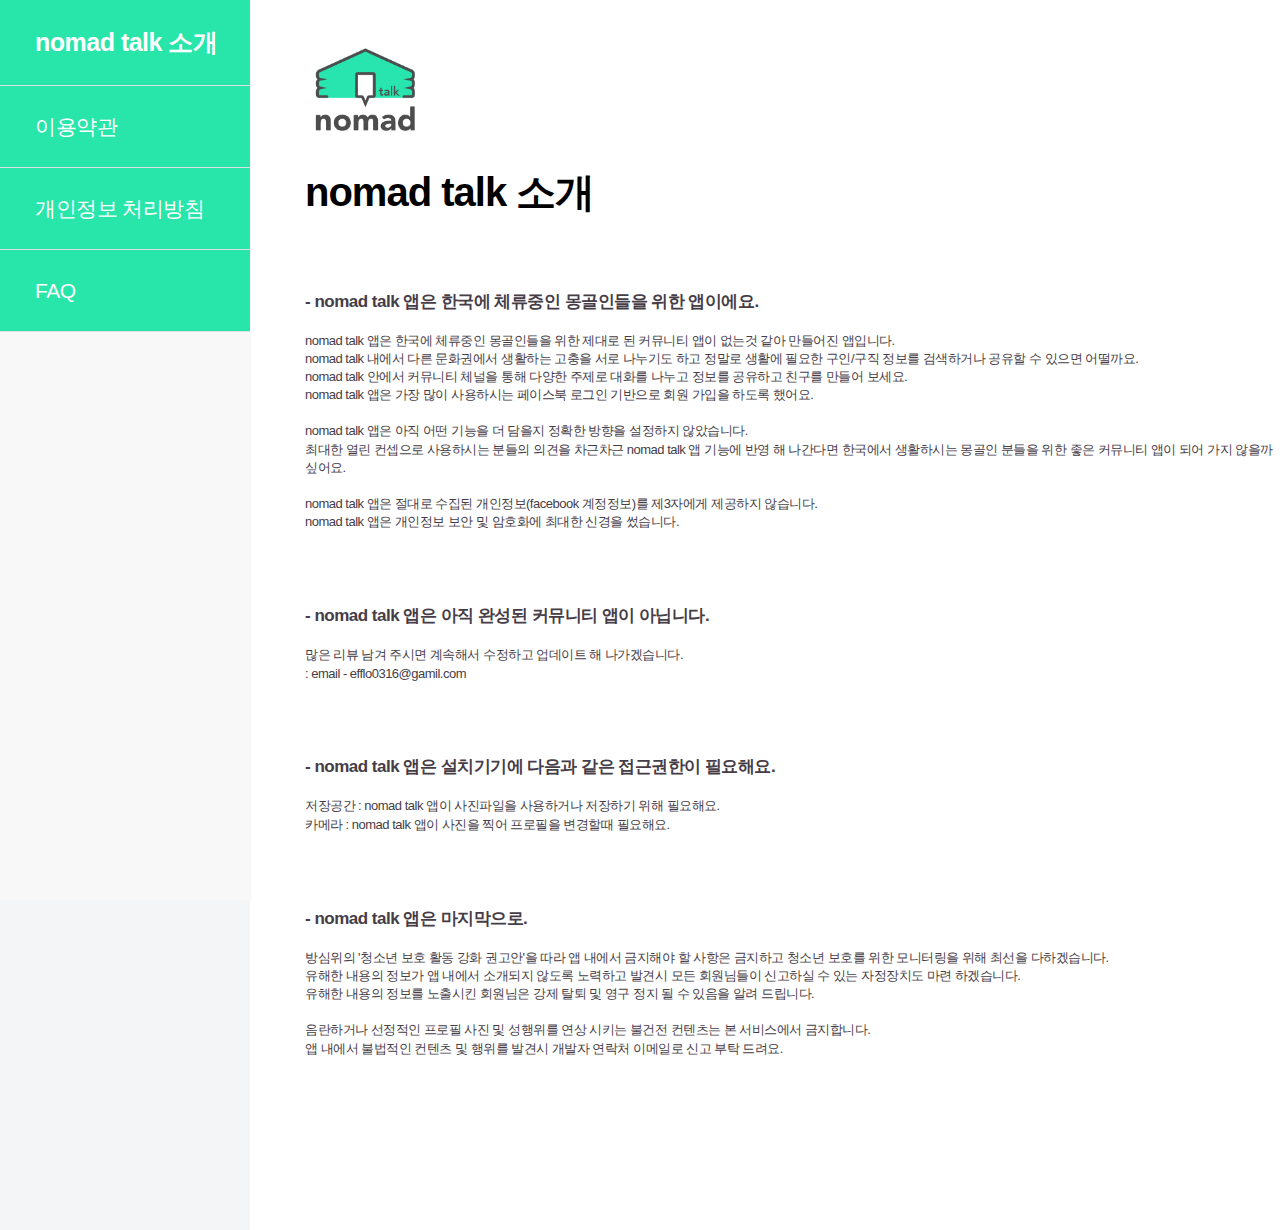
==== index.html @ 25445eff "Add files via upload" ====
<!DOCTYPE HTML>
<html lang="ko-KR">

<head>
    <meta charset="UTF-8">
    <meta name="viewport" content="width=device-width, user-scalable=no">
    <title>nomad talk</title>
	<link rel="icon" type="image/png" sizes="96x96" href="./images/ic_noti.png">
    <link rel="stylesheet" href="./css/nanumsquareround.min.css">
    <link rel="stylesheet" href="./css/common.css">
    <link rel="stylesheet" href="./css/animate.min.css">

	<link type="text/css" rel="stylesheet" href="./css/all.css"/>
	<link type="text/css" rel="stylesheet" href="./css/jquery-ui.theme.css"/>
	<link type="text/css" rel="stylesheet" href="./css/jquery-ui.css"/>
	<link type="text/css" rel="stylesheet" href="./css/jquery-ui.structure.css"/>

	<script type="text/javascript">
		function goMenu(src) {
            location.href = src;
        }
	</script>
</head>

<body>

<div id="container">
	<div class="container_box">

		<div id="nav">
			<div class="menuarea">
				<div id="cssmenu">
					<ul>
						<li class="has-sub" data-url="dashboard">
							<a href="javascript:goMenu('./html/content.html');">
								<span style="color:#ffffff;font-weight:bold;font-size:25px;">nomad talk 소개</span>
							</a>
							<ul>
								<li data-url="./html/index.html">
									<a href="javascript:goMenu('./html/content.html');" class="sub_">
										<span>사업소개</span>
									</a>
								</li>
							</ul>
						</li>
						<li class="has-sub" data-url="bbs">
							<a href="javascript:goMenu('./html/terms.html');">
								<span style="color:#ffffff;font-size:21px;">이용약관</span>
							</a>
							<ul>
								<li data-url="/cover/detail">
									<a href="javascript:goMenu('./html/terms.html');" class="sub_">
										<span>이용약관</span>
									</a>
								</li>
							</ul>
						</li>
						<li class="has-sub" data-url="bbs">
							<a href="javascript:goMenu('./html/priv.html');">
								<span style="color:#ffffff;font-size:21px;">개인정보 처리방침</span>
							</a>
							<ul>
								<li data-url="/cover/detail">
									<a href="javascript:goMenu('./html/priv.html');" class="sub_">
										<span>개인정보 처리방침</span>
									</a>
								</li>
							</ul>
						</li>
						<li class="has-sub" data-url="bbs">
							<a href="javascript:goMenu('./html/faq.html');">
								<span style="color:#ffffff;font-size:21px;">FAQ</span>
							</a>
							<ul>
								<li data-url="/cover/detail">
									<a href="javascript:goMenu('./html/faq.html');" class="sub_">
										<span>FAQ</span>
									</a>
								</li>
							</ul>
						</li>
					</ul>
				</div>
			</div>
		</div>

		<div class="content">
			<div class="contentarea">
				<div class="dashboard_page">
					
					<h2 class="main_tit" style="color:#000000;">
					<img src="./images/ic_noti.png" width="120"/><br>
					nomad talk 소개
					</h2>
					<div class="main_inner">
						<div class="tab_cont tab_cont_01">
							<section>
								


<br><br><br>
<span style="font-size:17px;font-weight:bold;">- nomad talk 앱은 한국에 체류중인 몽골인들을 위한 앱이에요.</span><br>
<br>
nomad talk 앱은 한국에 체류중인 몽골인들을 위한 제대로 된 커뮤니티 앱이 없는것 같아 만들어진 앱입니다.<br>
nomad talk 내에서 다른 문화권에서 생활하는 고충을 서로 나누기도 하고 정말로 생활에 필요한 구인/구직 정보를 검색하거나 공유할 수 있으면 어떨까요.<br>
nomad talk 안에서 커뮤니티 체널을 통해 다양한 주제로 대화를 나누고 정보를 공유하고 친구를 만들어 보세요.
<br>
nomad talk 앱은 가장 많이 사용하시는 페이스북 로그인 기반으로 회원 가입을 하도록 했어요.<br>
<br>
nomad talk 앱은 아직 어떤 기능을 더 담을지 정확한 방향을 설정하지 않았습니다.<br>
최대한 열린 컨셉으로 사용하시는 분들의 의견을 차근차근 nomad talk 앱 기능에 반영 해 나간다면 한국에서 생활하시는 몽골인 분들을 위한 좋은 커뮤니티 앱이 되어 가지 않을까 싶어요.<br>
<br>
nomad talk 앱은 절대로 수집된 개인정보(facebook 계정정보)를 제3자에게 제공하지 않습니다.<br>
nomad talk 앱은 개인정보 보안 및 암호화에 최대한 신경을 썼습니다.<br>
<br>
<br>
<br>
<br>
<span style="font-size:17px;font-weight:bold;">- nomad talk 앱은 아직 완성된 커뮤니티 앱이 아닙니다.</span><br>
<br>
많은 리뷰 남겨 주시면 계속해서 수정하고 업데이트 해 나가겠습니다.<br>
: email - efflo0316@gamil.com<br>
<br>
<br>
<br>
<br>
<span style="font-size:17px;font-weight:bold;">- nomad talk 앱은 설치기기에 다음과 같은 접근권한이 필요해요.</span><br>
<br>
저장공간 : nomad talk 앱이 사진파일을 사용하거나 저장하기 위해 필요해요.<br>
카메라 : nomad talk 앱이 사진을 찍어 프로필을 변경할때 필요해요.<br>
<br>
<br>
<br>
<br>
<span style="font-size:17px;font-weight:bold;">- nomad talk 앱은 마지막으로.</span><br>
<br>
방심위의 '청소년 보호 활동 강화 권고안'을 따라 앱 내에서 금지해야 할 사항은 금지하고 청소년 보호를 위한 모니터링을 위해 최선을 다하겠습니다.<br>
유해한 내용의 정보가 앱 내에서 소개되지 않도록 노력하고 발견시 모든 회원님들이 신고하실 수 있는 자정장치도 마련 하겠습니다.<br>
유해한 내용의 정보를 노출시킨 회원님은 강제 탈퇴 및 영구 정지 될 수 있음을 알려 드립니다.<br>
<br>
음란하거나 선정적인 프로필 사진 및 성행위를 연상 시키는 불건전 컨텐츠는 본 서비스에서 금지합니다.<br>
앱 내에서 불법적인 컨텐츠 및 행위를 발견시 개발자 연락처 이메일로 신고 부탁 드려요.<br>
<br>
<br>
<br>
<br>








							</section>
						</div>
					</div>

				</div>
			</div>
		</div>

	</div>
</div>

</body>

</html>
---- css/nanumsquareround.min.css ----
/* 나눔스퀘어라운드 웹폰트 v1.11  https://github.com/innks/NanumSquareRound */
@font-face{font-family:NanumSquareRound;font-style:normal;font-weight:300;src:local("NanumSquareRoundL"),url(NanumSquareRoundL.eot),url(NanumSquareRoundL.eot?#iefix) format("embedded-opentype"),url(NanumSquareRoundL.woff2) format("woff2"),url(NanumSquareRoundL.woff) format("woff"),url(NanumSquareRoundL.ttf) format("truetype")}@font-face{font-family:NanumSquareRound;font-style:normal;font-weight:400;src:local("NanumSquareRoundR"),url(NanumSquareRoundR.eot),url(NanumSquareRoundR.eot?#iefix) format("embedded-opentype"),url(NanumSquareRoundR.woff2) format("woff2"),url(NanumSquareRoundR.woff) format("woff"),url(NanumSquareRoundR.ttf) format("truetype")}@font-face{font-family:NanumSquareRound;font-style:normal;font-weight:700;src:local("NanumSquareRoundB"),url(NanumSquareRoundB.eot),url(NanumSquareRoundB.eot?#iefix) format("embedded-opentype"),url(NanumSquareRoundB.woff2) format("woff2"),url(NanumSquareRoundB.woff) format("woff"),url(NanumSquareRoundB.ttf) format("truetype")}@font-face{font-family:NanumSquareRound;font-style:normal;font-weight:800;src:local("NanumSquareRoundEB"),url(NanumSquareRoundEB.eot),url(NanumSquareRoundEB.eot?#iefix) format("embedded-opentype"),url(NanumSquareRoundEB.woff2) format("woff2"),url(NanumSquareRoundEB.woff) format("woff"),url(NanumSquareRoundEB.ttf) format("truetype")}
---- css/common.css ----
/* �고듃 */
@font-face {font-family: 'AritaDotum';font-style: normal;font-weight: 100;src: local('��'), url(../font/AritaDotumThin.woff2) format('woff2'), url(../font/AritaDotumThin.woff) format('woff'), url(../font/AritaDotumThin.ttf) format('truetype'), url(../font/AritaDotumThin.otf) format('opentype'), url(../font/AritaDotumThin.eot) format('embedded-opentype');}
@font-face {font-family: 'AritaDotum';font-style: normal;font-weight: 400;src: local('��'), url(../font/AritaDotumMedium.woff2) format('woff2'), url(../font/AritaDotumMedium.woff) format('woff'), url(../font/AritaDotumMedium.ttf) format('truetype'), url(../font/AritaDotumMedium.otf) format('opentype'), url(../font/AritaDotumMedium.eot) format('embedded-opentype');}
@font-face {font-family: 'AritaDotum';font-style: normal;font-weight: 700;src: local('��'), url(../font/AritaDotumSemiBold.woff2) format('woff2'), url(../font/AritaDotumSemiBold.woff) format('woff'), url(../font/AritaDotumSemiBold.ttf) format('truetype'), url('AritaDotumSemiBold.otf') format('opentype'), url(../font/AritaDotumSemiBold.eot) format('embedded-opentype');}
@font-face {font-family: 'AritaDotum';font-style: normal;font-weight: 900;src: local('��'), url(../font/AritaDotumBold.woff2) format('woff2'), url(../font/AritaDotumBold.woff) format('woff'), url(../font/AritaDotumBold.ttf) format('truetype'), url(../font/AritaDotumBold.otf) format('opentype'), url(../font/AritaDotumBold.eot) format('embedded-opentype');}

/* 怨듯넻 */
*{margin: 0; padding: 0; border: 0;}
html{height:100%;}
body{font-size: 13px; font-family: 'AritaDotum', sans-serif; color: #463d47; line-height: 1.4; letter-spacing: -0.5px; overflow-x: hidden;height:100%;}
img{margin: 0; padding: 0; border: 0; max-width: 100%; height: auto;}
ul, ol, li{list-style: none;}
a{text-decoration: none;}
input, textarea, select, button{font-size: inherit; font-family: inherit; line-height: inherit; font-family: 'AritaDotum', sans-serif;}
textarea{overflow-y: auto;}
input:focus, button:focus, textarea:focus{outline: none;}
label, button{cursor: pointer; font-weight: normal; background: none;}
.cf:after{content: ''; display: block; clear: both;}
.fl{float: left;}
.fr{float: right;}


.inner{width: 980px; margin: 0 auto;}
.relative{position: relative;}
.absolute{position: absolute;}
.dimmed{display: none; position: absolute; z-index: 300; top: 0; left: 0; width: 100%; background: rgba(0,0,0,0.7);}
.vertical_middle{display: -webkit-box; display: -ms-flexbox; display: -webkit-flex; display: flex; -webkit-box-pack: center; -ms-flex-pack: center; -webkit-justify-content: center; justify-content: center; -webkit-box-align: center; -ms-flex-align: center; -webkit-align-items: center; align-items: center;}
.color_red{color: #c14545;}
.color_purple{color: #912d64;}

.preparation {background:#f6f5f5; padding:30px 40px; font-size:20px; line-height:70px; line-height:70px; text-align:center;width:920px;margin:0 auto 20px auto;}

.box_info{float: right; width: 419px; height: 134px; background: url('/images/line_info.png') no-repeat; margin-top: 15px;}
.box_info span{display: block; color: #8e647d; padding: 38px 44px 0; font-size: 14px; line-height: 1.5;}

/* �꾨젅�� */
.wrapper {min-height:100%;width:100%;}
.container {padding:0;text-align: center;margin-bottom:-100px;}
.container .inner {padding-bottom:150px;}
.footer {background: #3a424b; padding:0; height:100px;}

/* �ㅻ뜑 */
.logo {height: 120px;width:980px; margin: 0 auto;}
.logo .left {float:left; margin-top:42px;}
.logo .right {float:right; margin-top:42px;}
.nav{height: 70px; background: url('/images/bg_nav.png') repeat-x; line-height: 70px;}
.nav ul{position: absolute; width: 980px;}
.nav li{float: left; width: 24.8%;border-right:1px solid #618fc7;}
.nav li:first-child {border-left:1px solid #618fc7;}
.nav li a{display: block; font-size: 18px; color: #fff;font-weight:700; text-align: center; }
.nav li a.active{color: #fff; background-color: #22599c}

.page_num {height:40px; line-height: 40px; background-color: #eff4f9;}
.page_num strong {height:40px; line-height: 40px;padding-right: 10px;}
.page_num span {height:40px; line-height: 40px;background:url(/images/blit_page.png) no-repeat left top; padding-left: 15px;}

.page_img {height: 99px; border-bottom:1px solid #e4e3e3;margin-bottom: 50px;}
.page_img .inner {height: 99px;background: url(/images/bg_sub01.png) no-repeat right top;}
.page_img strong {font-size: 40px; font-weight:900;  color:#3872b8; letter-spacing: -2px; margin-right:15px;}
.page_img span {font-size:16px;color:#8a8e93;}
.page_img .page_title {left:0px; bottom: 8px;}

.intro_tit {line-height:18px; display: inline-block;}



.pop_btn {float: center;}
.pop_btn a {font-size:18px; color:#fff; background:#3872b8; border-radius: 4px; padding: 10px 15px;}

/* 硫붿씤 */
.key_visual {width:100%; background:url(/images/index/bg_key.jpg) no-repeat center top; height:250px; text-align:center; margin-bottom:50px;}
.key_visual img {margin-top:50px;}
.m_con01 {font-size:18px; line-height:30px; text-align:center; width: 980px; margin:0 auto 20px auto;position:relative;}
.m_con02 {text-align:center; width: 980px;margin:0 auto 50px auto;}
.m_con02 h2 {font-weight:700; font-size:30px; line-height:30px; margin-bottom:10px; color:#53575b; text-align:center;}
.m_con02 p {font-size:16px; text-align:center; color:#878e96;width: 980px;margin:0 auto 20px auto;}
.m_con02 ul {}
.m_con02 li {font-size:16px; line-height: 21px; text-align: left; background: url("../images/index/blit.png") no-repeat left 10px; padding-left: 15px; margin-bottom: 10px;}


.m_con02 .con_box {background:#f6f5f5; padding:30px 40px; font-size:16px; line-height:24px; text-align:left;width:920px;margin:0 auto 20px auto;}
.m_con03 {margin-bottom: 50px; text-align: center;}
.m_con03 h2 {font-weight:700; font-size:30px; line-height:30px; margin-bottom:20px; color:#53575b; text-align:center;}
.m_con03 img {}
.m_con04 { text-align: center; text-align: left;width: 980px; margin:0 auto 50px auto;}
.m_con04 h2 {font-weight:700; font-size:30px; line-height:30px; margin-bottom:20px; color:#53575b; text-align:center;}
.m_con04 img {}


.m_con05 {margin:0 auto 50px auto; text-align: center; width:980px;}

.icon_link {position:absolute; right:-50px; top:-190px; z-index: 100;}
.icon_link img {margin-top:0px!important;}


.main_inner {width: 980px; margin:0 auto;}
.main_inner .tab_menu{border: 1px solid #e6e0e7; margin-bottom: 30px;}
.main_inner .tab_menu li{position: relative; float: left; width: 33%; background: #f7f5f8; font-size: 15px; color: #3671b6; text-align: center; height: 48px; cursor: pointer; line-height: 48px; border-right: 1px solid #e6e0e7; box-sizing: border-box;}
.main_inner .tab_menu li.four {width: 25%!important;}
.main_inner .tab_menu li:after{content: '';}
.main_inner .tab_menu li:last-child{width: 34%; border-right: none;}
.main_inner .tab_menu li.active{background: #3671b6; color: #fff;}
.main_inner .tab_menu li.active:after{position: absolute; bottom: -20px; left: 50%; margin-left: -10px; content: ''; width: 20px; height: 20px; border: 10px solid transparent; border-top-color: #3671b6; box-sizing: border-box;}

.main_inner .tab_cont_02, .main_inner .tab_cont_03, .main_inner .tab_cont_04, .main_inner .tab_cont_05, .main_inner .tab_cont_06{display: none;}

.main_inner section {margin-bottom:50px;}
.main_inner h2 {font-weight:700; font-size:30px; line-height:30px; margin-bottom:20px; color:#53575b; text-align:center;}

.main_tit { font-size:40px; font-weight:700!important; width: 980px; text-align: left; width:980px; margin: 0 auto; letter-spacing: -1px; color: #cc00ff; padding-bottom: 15px;}

/* 蹂몃Ц 踰꾪듉 */
.container .box_buttons{display: table; width: auto; margin: 44px auto 0;}
.container .box_buttons a{display: block; float: left; width: 220px; height: 80px; text-align: center; line-height: 80px; color: #fff; font-size: 26px; text-shadow: 0px 0px 2px rgba(0,0,0,1); font-weight: 700;}
.container .box_buttons a:active {background: #285fa3;font-size: 24px;}
.container .btn_center {background: #3c75bb; border-bottom: 1px solid #255b9c;}

/* �쒕툕01 */
.top_box {border:4px solid #eceff2; padding:20px 40px; text-align: left; margin-bottom:40px;}
.top_box li {font-size:17px; margin-bottom: 10px; line-height:26px; }
.top_box li:first-child {border-bottom:1px dotted #aaaeb2; padding:15px 0 15px 0;}
.top_box li span {background:#3973b9; border-radius:7px; padding:4px 7px; color:#ffffff; }
.top_box2 {border:4px solid #eceff2; padding:20px 40px; text-align: center; margin-bottom:40px; font-size:18px;}

h3 {border-left:5px solid #3973b9; font-weight:400; font-size:30px; line-height:30px; margin-bottom:20px; color:#53575b; text-align:left; padding-left:10px;}
.con_txt {font-size:16px; line-height:24px; text-align:left; }
.con_box {background:#f6f5f5; padding:30px 40px; font-size:16px; line-height:24px; text-align:left;}
.container section {margin-bottom:50px;}
.mb10 {margin-bottom:10px!important;}
.mb20 {margin-bottom:20px;}
.mb50 {margin-bottom:50px;}
.pb5{ padding-bottom:5px!important;}


.container .tab_menu{border: 1px solid #e6e0e7; margin-bottom: 30px;}
.container .tab_menu li{position: relative; float: left; width: 33%; background: #f7f5f8; font-size: 15px; color: #3671b6; text-align: center; height: 48px; cursor: pointer; line-height: 48px; border-right: 1px solid #e6e0e7; box-sizing: border-box;}
.container .tab_menu li.four {width: 25%!important;}
.container .tab_menu li:after{content: '';}
.container .tab_menu li:last-child{width: 34%; border-right: none;}
.container .tab_menu li.active{background: #3671b6; color: #fff;}
.container .tab_menu li.active:after{position: absolute; bottom: -20px; left: 50%; margin-left: -10px; content: ''; width: 20px; height: 20px; border: 10px solid transparent; border-top-color: #3671b6; box-sizing: border-box;}

.container .tab_cont_02, .container .tab_cont_03, .container .tab_cont_04, .container .tab_cont_05, .container .tab_cont_06{display: none;}

.con_lit {}
.con_lit li { text-align: left; font-size:18px; margin-bottom:5px;}
.con_lit li:before {content: '-'; padding-right: 5px;color:#3872b8; font-weight: 900;}

.tip_box2 {border:1px solid #e5e5e5; padding:25px 30px 25px 110px; background: url(/images/index/bg_tip.jpg) no-repeat 40px 23px #f9f9f9;}
.tip_box2 li {font-size:16px; line-height:24px; text-align: left;}

.container h2 {font-size:36px;font-weight: 400; margin-bottom: 0px;}
.container .tit_tip {font-size:16px; line-height:24px;margin-bottom: 30px; text-align: left;}

.kt_title {font-size: 26px; line-height: 26px; font-weight:700; text-align:center; padding: 10px 25px; background:#255084; display: inline-block; margin: 0 auto 20px auto;color:#fff; border-radius:15px;}

/* �좎껌�� �ㅻ챸 */
.tip_box {border:1px solid #dad6d6; background: #f9f8f8; padding:20px 25px; clear: both; overflow: hidden; margin-bottom:20px;}
.tip_box li {text-align: left; font-size:16px;}

/* �좎껌�� */
.form_title {display: block; background: #505761; clear: both; overflow: hidden;text-align: left; padding: 0 40px;}
.form_title dt {float: left; width: 40%;font-size:18px; font-weight: 700; color: #fff; line-height: 45px;}
.form_title dd {float: left; width: 60%;font-size:15px; color: #a6adb7; line-height: 45px; text-align: right;}

.form_title2 {display: block; margin-bottom:30px;}
.form_title2 dt {font-size:38px; font-weight: 700; color: #5f6771; line-height: 45px;margin-bottom:5px;}
.form_title2 dt strong {font-weight: 700; color: #3872b8;}
.form_title2 dd {font-size:18px; line-height: 24px;}

.form_tip {border-left:1px solid #dad6d6;border-right:1px solid #dad6d6; padding: 15px 0 15px 0;border-bottom:1px dotted #aaaeb2;}
.form_tip li {font-size:16px;line-height:24px;text-align: left;padding-left:35px;}

.table_form{border: 1px solid #dad6d6; margin: 0 0 20px; border-top: none; padding: 20px 25px;background: #fff; }
.table_form th{width:120px; text-align: left; box-sizing: border-box; font-size: 18px; }
.table_form th span{display: inline-block; height: 30px; vertical-align: middle; color: #c8534d; font-size: 22px; margin-left: 4px;}
.table_form td{padding: 5px 0px; font-size: 18px; text-align: left;}
.table_form input{height: 55px; border: 1px solid #c2bac3; box-sizing: border-box; padding: 0 20px; font-size: 16px;}
.table_form select{height: 55px; border: 1px solid #c2bac3; box-sizing: border-box; padding: 0 20px;  font-size: 16px; -webkit-appearance: none; -moz-appearance: none; appearance: none; background: url('/images/arrow_bottom_notice.png') no-repeat;}
.table_form select::-ms-expand{display: none;}
.table_form textarea{height: auto; border: 1px solid #c2bac3; box-sizing: border-box; padding: 15px 20px; font-size: 16px;}
.table_form input[type="file"]{position: absolute; width: 1px; height: 1px; padding: 0; margin: -1px; overflow: hidden; clip: rect(0, 0, 0, 0); border: 0;}
.table_form label{float: left; display: inline-block; width: 100px; height: 55px; line-height: 55px; text-align: center; cursor: pointer; font-size: 16px; color: #fff; background: #d7685e; border-bottom: 1px solid #cc5f55; text-shadow: 0px 0px 3px rgba(0,0,0,1); box-sizing: border-box;}
.table_form label:active {background: #b94d43;font-size: 15px;}
.table_form select[readonly] {background-color:#f5f5f6!important;}
.table_form input[readonly] {background-color:#f5f5f6!important;}
.table_form input:placeholder {font-size:16px!important; letter-spacing: -1px;}
.table_form input::-webkit-input-placeholder {font-size:16px!important; letter-spacing: -1px;}
.table_form input:-ms-input-placeholder {font-size:16px!important; letter-spacing: -1px;}
.table_form .line_dot{height: 1px; border-top: 1px dotted #ad9ea6; margin:10px 0;}
.table_form ul {padding:5px 0;}
.table_form li {font-size:16px;}

.form01 tr:nth-child(2) td input{width: 100%;}
.form01 tr:nth-child(3) td input{width: 100%;}
.form01 tr:nth-child(4) td input{width: 100%;}
.form01 tr:nth-child(6) td select{width: 100%; background-position: 300px center;}
.form01 tr:nth-child(6) td input{width: 100%;}
.form01 tr:nth-child(7) td p{background:#f9f8f8!important; border:none!important; height: auto!important; padding:15px 20px!important; display: block!important;}
.form01 tr:nth-child(7) td p[contenteditable=true]:empty:before{content: attr(placeholder);display: block; /* For Firefox */}
.form01 tr:nth-child(9) td input{width: 100%;}
.form01 tr:nth-child(10) td input{width: 100%;}
.form01 tr:nth-child(11) td input{width: 100%;}
.form01 tr:nth-child(13) td textarea{width: 100%;}
.form01 tr td:nth-child(2) {padding-right:15px;width:310px;}
.form01 tr td:nth-child(4) {width:310px;}
.form01 .pr0 {padding-right:0px!important;}

.form02 tr:nth-child(1) td input{width: 100%;}
.form02 tr:nth-child(2) td input{width: 100%;}

.form03 tr:nth-child(1) td select{width: 100%; background-position: 300px center;}
.form03 tr:nth-child(1) td input{width: 100%;}
.form03 tr:nth-child(3) td input{width: 100%;}
.form03 tr:nth-child(4) td input{width: 100%;}
.form03 tr:nth-child(5) td input{width: 100%;}
.form03 tr:nth-child(6) td textarea{width: 100%;}
.form03 tr:nth-child(8) td input{width: 100%;}
.form03 tr td:nth-child(2) {padding-right:15px;width:310px;}
.form03 tr td:nth-child(4) {width:310px;}
.form03 .pr0 {padding-right:0px!important;}

.form04 tr:nth-child(1) td select{width: 100%; background-position: 300px center;}
.form04 tr:nth-child(1) td input{width: 100%;}
.form04 tr:nth-child(2) td p{background:#f9f8f8!important; border:none!important; height: auto!important; padding:15px 20px!important; display: block!important;}
.form04 tr:nth-child(2) td p[contenteditable=true]:empty:before{content: attr(placeholder);display: block; /* For Firefox */}
.form04 tr:nth-child(4) td input{width: 100%;}
.form04 tr:nth-child(5) td input{width: 100%;}
.form04 tr:nth-child(6) td input{width: 100%;}
.form04 tr:nth-child(7) td input{width: 100%;}
.form04 tr:nth-child(8) td textarea{width: 100%;}
.form04 tr:nth-child(10) td input{width: 100%;}
.form04 tr td:nth-child(2) {padding-right:15px;width:310px;}
.form04 tr td:nth-child(4) {width:310px;}
.form04 .pr0 {padding-right:0px!important;}


/* �숈쓽 �� */
.agree {width:980px;text-align: left;}
.agree .inner {width:920px;border: 1px solid #dad6d6;padding: 20px 30px;background: #fff; font-size: 16px; line-height: 24px; overflow-y: scroll;  margin-bottom: 15px;}
.label_agree{display: inline-block; height: 21px; background: url('/images/check_agree.png') no-repeat; padding-left: 30px; line-height: 21px; font-size: 16px; font-weight: bold; margin-right: 44px;}
input[name=check_agree]{display: none;}
input[type=checkbox]:checked+.label_agree{background-image: url('/images/check_agree_on.png');}
.label_agree span{color: #db581f;}

.box_confirm {width:800px;margin:0 auto; background: url(/images/ic_check.png) no-repeat center 45px;border:1px solid #dad6d6; padding-top: 200px; padding-bottom: 40px;}
.box_confirm dt {font-size:38px;color:#5f6771;font-weight:700;margin-bottom:10px;}
.box_confirm dt strong {color:#3a74b9;font-weight:700;}
.box_confirm dd {font-size:18px;line-height:24px; text-align: center;margin-bottom:20px;}
.box_confirm dd a{display: block; width: 160px; height: 55px; text-align: center; line-height: 55px; color: #fff; font-size: 18px; text-shadow: 0px 0px 2px rgba(0,0,0,1); font-weight: 700; margin: auto;}
.box_confirm dd a:active {background: #285fa3;font-size: 18px;}


/* �뚯씠釉뷀뤌 */
.table_form2 {border: 1px solid #dad6d6; margin: 0 0 20px; padding: 0 ;background: #fff;font-size: 16px; border-right: none;border-bottom: none }
.table_form2 th{padding: 25px 0; border-bottom: 1px solid #dad6d6; background: #f3f3f3; border-right: 1px solid #dad6d6;  }
.table_form2 td{padding: 15px 0; font-size: 16px; border-right: 1px solid #dad6d6; border-bottom: 1px solid #dad6d6;text-align: center;}
.table_form2 td a {}
.table_form2 td a:hover {text-decoration: underline;}

.table_form2 .btn_modify {background:#3ba4ba; margin:0 auto;}
.table_form2 a.btn_modify {display: block; width:100px; height:35px; text-align:center; line-height:35px; color:#fff; font-size:16px; text-shadow:0px 0px 2px rgba(0,0,0,1); font-weight:700;}
.table_form2 a.btn_modify:hover {text-decoration: none;}
.table_form2 a.btn_modify:active {background: #288a9e;font-size: 15px;}
.table_form2 .deactive {background:#a1adbb!important;}
.table_form2 .deactive:active {background:#a1adbb!important;font-size:16px!important;}
.table_form2 tr th:last-child {width:150px;}

/* 留덉��� �숈쓽 */
.box_marketing {border: 1px solid #dad6d6;background:#f4f6f8;}
.box_marketing .inner {padding: 20px 30px;}
.box_marketing .inner input[type="checkbox"]{display: none;}
.box_marketing .inner .black{font-size: 14px; color: #463d47;}
.box_marketing .inner span{display: block;}
.box_marketing .inner label{display: block; position: relative; float: right; width: 60px; height: 28px; border-radius: 14px; background-color: #c1c1c1; margin-top: 4.5px;}
.box_marketing .inner label span{position: absolute; left: 5px; top: 4px; z-index: 1; width: 20px; height: 20px; border-radius: 50%; background-color: #f0f3f5; transition-duration: 0.6s;}
.box_marketing .inner input:checked + label{background-color: #48aff0;}
.box_marketing .inner input:checked + label span{transform: translateX(30px);}
.box_marketing .fl {font-size: 16px; text-align: left;}
.box_marketing .fr {margin-right: 80px;}




/* �앹뾽 �곗옣�섍린 */
.pop_marketing{display: none; position: fixed; z-index: 400; left: 50%; margin-left: -400px; top: 50%; margin-top: -223.5px; width: 700px;}
.pop_marketing h2{background: #3b74ba; color: #fff; height: 50px; line-height: 50px; padding: 0 30px; box-sizing: border-box; font-size: 18px; font-weight: 500; text-shadow: 0px 0px 3px rgba(0,0,0,0.5); border-radius: 3px 3px 0 0;}
.pop_marketing .inner{width: auto; padding: 30px 30px 40px; box-sizing: border-box; background: #fff; border-radius: 0 0 3px 3px;}
.pop_marketing .inner>p{background: #faf8f8; box-shadow: inset 0 0 20px #eee; padding: 16px 20px; border-radius: 5px; font-size: 16px; font-weight: 400;line-height: 24px; margin-bottom: 10px;}
.pop_marketing .inner span {font-size: 16px; font-weight: 400;}

.pop_marketing .box_buttons{ margin: 16px auto 0 auto;text-align: center;}
.pop_marketing .box_buttons a{display:inline-block; width: 200px; height: 55px; text-align: center; line-height: 55px; color: #fff; font-size: 18px; text-shadow: 0px 0px 2px rgba(0,0,0,1); font-weight: 700; margin: auto; }
.pop_marketing .btn_yes{background: #3b74ba; border-bottom: 1px solid #2a5e9e;}
.pop_marketing .btn_yes:active {background: #285fa3;font-size: 17px;}
.pop_marketing .btn_no{background: #7f8d9d; border-bottom: 1px solid #6f7e8e; margin: 0 0 0 10px;}
.pop_marketing .btn_no:active {background: #677483;font-size: 17px;}


/* 寃��됰컯�� */
.search_box {text-align: right; overflow: hidden;clear: both;}
.search_box input{height: 35px; border: 1px solid #c2bac3; box-sizing: border-box; padding: 0 10px; font-size: 16px;width:200px;}
.search_box select{height: 35px; border: 1px solid #c2bac3; box-sizing: border-box; padding: 0 10px;  font-size: 16px; -webkit-appearance: none; -moz-appearance: none; appearance: none; background: url('/images/arrow_bottom_notice.png') no-repeat;background-position: 70px center;width:100px;}
.search_box select::-ms-expand{display: none;}
.search_box a {display:inline-block; width:60px; height:35px; text-align:center; line-height:35px; color:#fff; font-size:16px; text-shadow:0px 0px 2px rgba(0,0,0,1); font-weight:700;}
.search_box a:hover {text-decoration:none;}
.search_box a:active {background:#3c4c5f;font-size: 15px;}
.search_box .btn_search {background:#4a5c72;}


/* �먮즺�� */
.table_notice{margin-top: 16px; font-size: 16px;}
.table_notice th{height: 60px; border-top: 3px solid #3570b6; border-bottom: 1px solid #3570b6;}
.table_notice td{text-align: center;}
.table_notice tr{height: 60px; text-align: center; font-weight: 400;}
.table_notice tr td{border-bottom: 1px solid #dcdcdc; cursor: pointer;}
.table_notice tr td:nth-child(1){width: 110px;}
.table_notice tr td:nth-child(2){width: 150px;}
.table_notice tr td:nth-child(3){text-align: left;}
.table_notice tr td:nth-child(3) p{width: 480px; overflow: hidden; text-overflow: ellipsis; white-space: nowrap;}
.table_notice tr td:nth-child(4){width: 180px;}
.table_notice tr td:nth-child(5){width: 130px;}
.table_notice .notify {background:#f7f7f8;}

.download_box {padding:15px 25px; background-color:#E7E7E7; border-radius:10px; margin-right:5px; }


/* �섏씠吏� */
.paging{display: table; width: auto; margin: 50px auto 0;}
.paging li{float: left; width: 40px; height: 40px; box-sizing: border-box; border: 1px solid #e6e0e7; border-left: none; line-height: 38px; text-align: center; background-repeat: no-repeat; background-position: center center;}
.paging a{display: block; color: #463d47;}
.paging li.active{background: #22599c; border-color: #22599c;}
.paging li.active a{color: #fff;}
.paging li.first {border-left: 1px solid #e6e0e7; border-radius: 3px 0 0 3px; background-image: url('/images/arrow_double_left_paging.png');}
.paging li.previous{background-image: url('/images/arrow_left_paging.png');}
.paging li.next{background-image: url('/images/arrow_right_paging.png');}
.paging li.last{border-radius: 0 3px 3px 0; background-image: url('/images/arrow_double_right_paging.png');}


/* �먮즺�� �곸꽭�섏씠吏� */
.table_detail{margin-top: 60px; border-top: 3px solid #3570b6;}
.table_detail tr:first-child th {border-bottom:1px solid #3570b6!important;text-align: left;}
.table_detail tr:nth-child(2) {background-color:#f5f5f6}
.table_detail tr th:nth-child(1) {width:150px;}
.table_detail tr td:nth-child(2) {width:340px;}
.table_detail tr th:nth-child(3) {width:150px;}
.table_detail tr td:nth-child(4) {width:340px;}
.table_detail th{height:70px;line-height:70px; border-bottom: 1px solid #dcdcdc;font-size: 16px;font-weight: 700;padding:0;}
.table_detail td{font-size: 16px; font-weight: 400; padding:0; text-align: left; line-height: 1.6;border-bottom: 1px solid #dcdcdc;}
.table_detail td p{white-space: pre-wrap; word-break: break-all;margin-top:20px;}
.table_detail td img{display: block; margin: 24px auto;}
.label_ongoing {display:inline-block; width:50px; height:25px; text-align:center; line-height:25px; color:#fff; font-size:14px; font-weight:700;background:#22599c;border-radius: 10px; margin-right: 10px;}

.btn_table_detail {padding-top: 20px;}
.btn_table_detail a{display: block; float:right; width:110px; height:50px; text-align:center; line-height:50px; color:#fff; font-size:18px; text-shadow:0px 0px 2px rgba(0,0,0,1); font-weight:700;background:#3c75bb; border-bottom:1px solid #255b9c;}
.btn_table_detail a:active {background:#285fa3; font-size:17px;}




/* �명꽣 */
.footer .inner {padding-top:10px; width: 1200px!important;}
.list_company{display: table; width: auto; margin: 10px auto 0; text-align: center;}
.list_company li{display: inline-block; color: #d7dce3; font-size: 14px;}
.list_company li:after{content: '|'; margin-right: 10px;}
.list_company li:last-child:after {content: '';}
.list_company li span{margin-right: 10px;}
.list_company li a{color: #d7dce3; text-decoration: underline;}
.text_copyright{display: block; text-align: center; font-size: 14px; color: #d7dce3; margin-top: 8px;}
---- css/all.css ----
/*@import url(http://fonts.googleapis.com/earlyaccess/notosanskr.css);*/

*{margin: 0; padding: 0;}

html{
height: 100%;
}

body{
width: 100%;
height: 100%;
font-size: 13px;
font-family: 'Noto Sans KR','Malgun Gothic',sans-serif;
font-weight: 400;
background-color: #f3f5f7;
color:#463d47;
}

li{
list-style: none;
}

a{
text-decoration: none;
}

table {
border-collapse: collapse;
border-spacing: 0;
}

img{
border: 0;
}

::placeholder{
color: #b9b9b9
}

.placeholder{
color: #b9b9b9
}

input:-ms-input-placeholder { color: #b9b9b9; }
input::-webkit-input-placeholder { color: #b9b9b9; }

input::-moz-placeholder { color: #b9b9b9; }

input::-moz-placeholder { color: #b9b9b9; }


#container{
width: 1280px;
position: relative;
height: 100%;
}

.container_box{
height: 100%;
}

#nav {
display: block;
z-index: 1000;
}

.menuarea{
position: fixed;
left: 0;
top: 0;
width: 250px;
min-height: 750px;
height: 100%;
background: #f8f8f8;
border-right: 1px solid #f8f8f8;
z-index: 999;
}

.logo{
height: 70px;
display: block;
background-color:white;
margin: 0 auto;
border: 0;
}

.logo>a{
background: no-repeat 45px 10px;
display: block;
width: 250px;
height: 60px;
font-size: 0px;
line-height: 0;
text-align: center;
padding-top: 10px;
}

#cssmenu,
#cssmenu ul,
#cssmenu ul li,
#cssmenu ul li a {
margin: 0;
padding: 0;
border: 0;
list-style: none;
line-height: 1;
display: block;
position: relative;
-webkit-box-sizing: border-box;
-moz-box-sizing: border-box;
box-sizing: border-box;
background-color: #28E6AA;
}

#cssmenu ul ul{
display: none;
padding: 10px 0;
background: #39499a;
border-bottom: 1px solid #cc00ff;
}

#cssmenu>ul>li>a{
padding: 30px 0 30px 35px;
border-bottom: 1px solid #dfdfdf;
cursor: pointer;
z-index: 2;
font-size: 16px;
text-decoration: none;
color: #463d47;
}

#cssmenu > ul > li > a:hover,
#cssmenu > ul > li.active > a,
#cssmenu > ul > li.open > a {
color: #ffffff;
}



#cssmenu ul ul li a {
cursor: pointer;
padding: 10px 0 10px 48px;
z-index: 1;
text-decoration: none;
font-size: 14px;
color: #463d47;
}

#cssmenu ul ul li:hover > a,
#cssmenu ul ul li.open > a,
#cssmenu ul ul li.active > a {
color: #ffffff;
}

#cssmenu ul ul li.has-sub > a::after {
display: block;
position: absolute;
content: "";
width: 5px;
height: 5px;
right: 20px;
z-index: 10;
top: 11.5px;
}

#cssmenu ul ul li.active > a::after,
#cssmenu ul ul li.open > a::after,
#cssmenu ul ul li > a:hover::after {
border-color: #ffffff;
}


.content{
background-color: white;
width: 980px;
position:relative;
margin-left: 250px;
padding: 30px 55px 0 55px;
min-height: 1200px;
}

.contentarea{
width: 100%;
}


.manager1{
margin-right: 18px;
}

.page_tit_box{
height: 40px;
width: 920px;
margin-bottom: 13px;
border-bottom: 1px solid #bfbfbf;
}

.page_tit{
font-size: 22px;
font-weight: 500;
float: left;
}


.footer_c{
/*position: fixed;*/
/*width: 1030px;*/
background-color: white;
bottom: 0;
height: 156px;
margin-top: 100px;
}

footer{
width: 920px;
border-top: solid 1px #bfbfbf;
padding-top: 27px;
background-color: white;
/*margin-left: 55px;*/
}


.login_page{
	width: 100%;
	margin: 0 auto;
	/*margin-top: calc(50% - 251px);*/
}

.loginArea, .agreementArea{
	margin-top: 221px;
	width: 100%;
}

.login_tit, .agreement_tit, .join_tit{
	font-size: 24px;
	font-weight: 500;
	color: #463d47;
	text-align: center;
	width: 100%;
}

.login_box, .join_box{
	position: relative;
	display: block;
	margin-top:35px;
	text-align: center;
}


.login_bt_box{
	margin-top: 10px;
	position: relative;
	text-align: center;
}

.login_bt_box a{
	position: relative;
	width: 175px;
	height: 43px;
	display: inline-block;
	font-size: 15px;
	color: white;
	background-color: #cc00ff;
	border: 1px solid #bfbfbf;
	line-height: 3.3em;
	text-align: center;
}
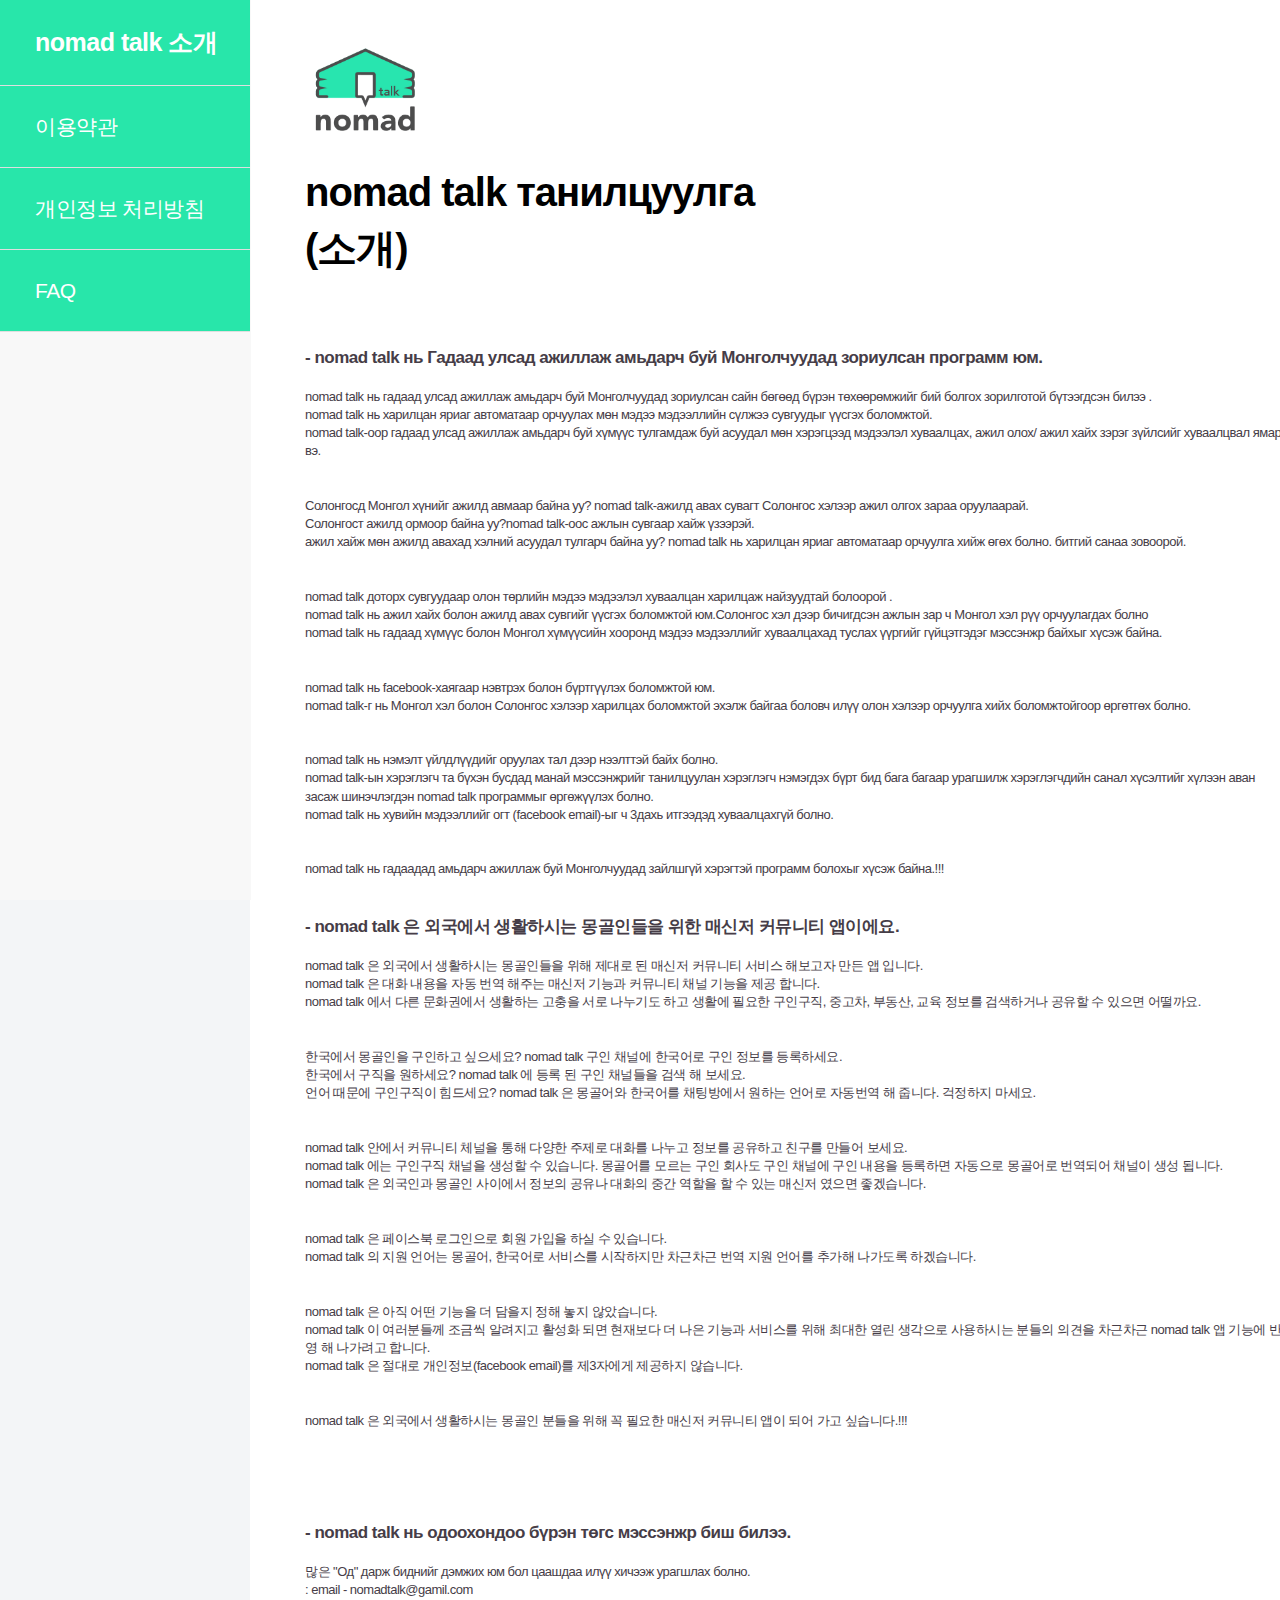
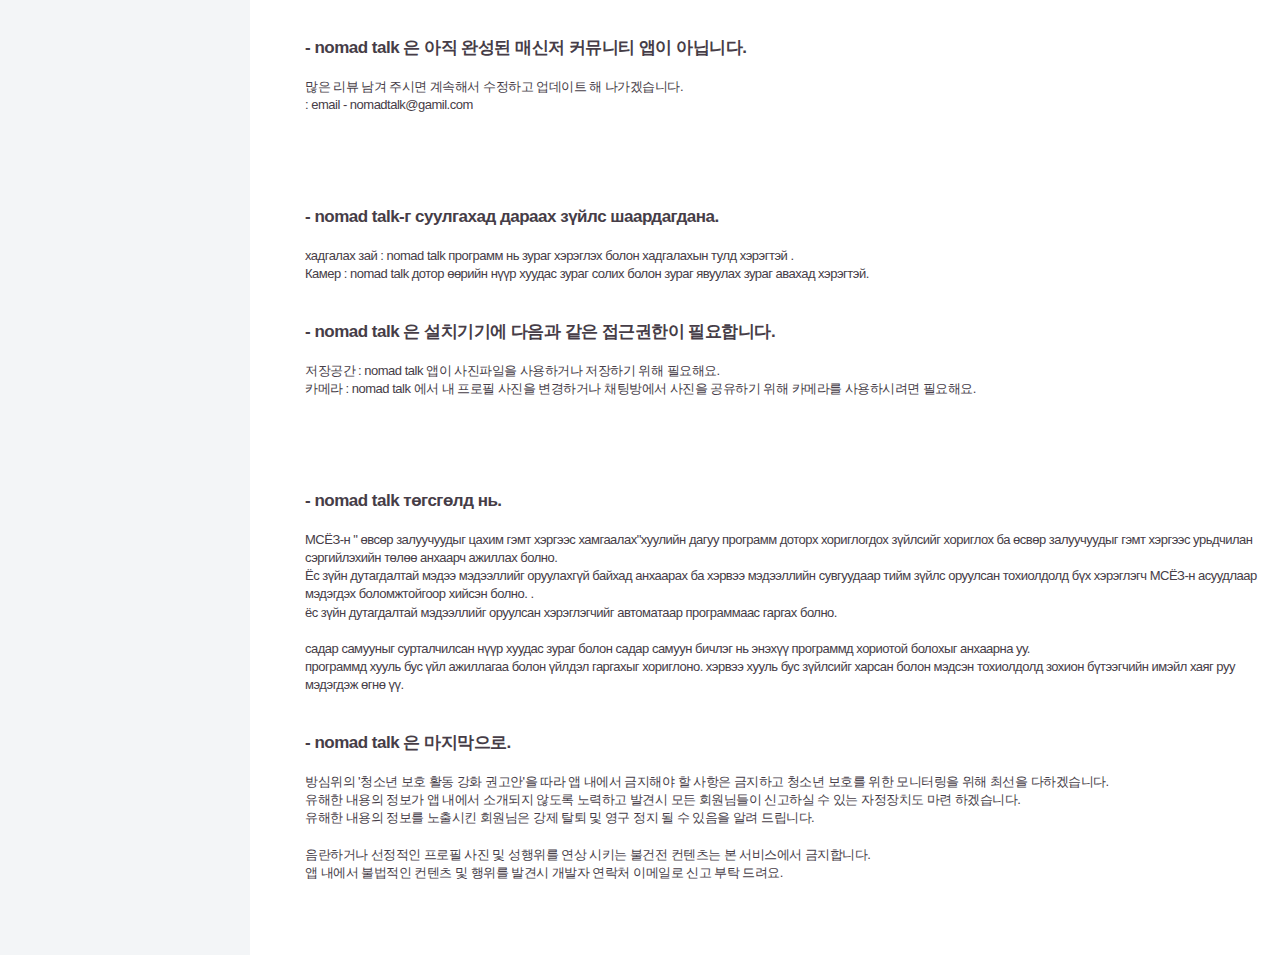
==== commit 12f0b630: "Update index.html" ====
--- a/index.html
+++ b/index.html
@@ -90,7 +90,8 @@
 					
 					<h2 class="main_tit" style="color:#000000;">
 					<img src="./images/ic_noti.png" width="120"/><br>
-					nomad talk 소개
+					nomad talk танилцуулга<br>
+					(소개)
 					</h2>
 					<div class="main_inner">
 						<div class="tab_cont tab_cont_01">
@@ -98,41 +99,110 @@
 								
 
 
-<br><br><br>
-<span style="font-size:17px;font-weight:bold;">- nomad talk 앱은 한국에 체류중인 몽골인들을 위한 앱이에요.</span><br>
-<br>
-nomad talk 앱은 한국에 체류중인 몽골인들을 위한 제대로 된 커뮤니티 앱이 없는것 같아 만들어진 앱입니다.<br>
-nomad talk 내에서 다른 문화권에서 생활하는 고충을 서로 나누기도 하고 정말로 생활에 필요한 구인/구직 정보를 검색하거나 공유할 수 있으면 어떨까요.<br>
-nomad talk 안에서 커뮤니티 체널을 통해 다양한 주제로 대화를 나누고 정보를 공유하고 친구를 만들어 보세요.
-<br>
-nomad talk 앱은 가장 많이 사용하시는 페이스북 로그인 기반으로 회원 가입을 하도록 했어요.<br>
-<br>
-nomad talk 앱은 아직 어떤 기능을 더 담을지 정확한 방향을 설정하지 않았습니다.<br>
-최대한 열린 컨셉으로 사용하시는 분들의 의견을 차근차근 nomad talk 앱 기능에 반영 해 나간다면 한국에서 생활하시는 몽골인 분들을 위한 좋은 커뮤니티 앱이 되어 가지 않을까 싶어요.<br>
-<br>
-nomad talk 앱은 절대로 수집된 개인정보(facebook 계정정보)를 제3자에게 제공하지 않습니다.<br>
-nomad talk 앱은 개인정보 보안 및 암호화에 최대한 신경을 썼습니다.<br>
-<br>
-<br>
-<br>
-<br>
-<span style="font-size:17px;font-weight:bold;">- nomad talk 앱은 아직 완성된 커뮤니티 앱이 아닙니다.</span><br>
+<br>
+<br>
+<br>
+<span style="font-size:17px;font-weight:bold;">- nomad talk нь Гадаад улсад ажиллаж амьдарч буй Монголчуудад зориулсан программ юм.</span><br>
+<br>
+nomad talk нь гадаад улсад ажиллаж амьдарч буй Монголчуудад зориулсан сайн бөгөөд бүрэн төхөөрөмжийг бий болгох зорилготой бүтээгдсэн билээ .<br>
+nomad talk нь харилцан яриаг автоматаар орчуулах мөн мэдээ мэдээллийн  сүлжээ сувгуудыг үүсгэх боломжтой.<br>
+nomad talk-оор гадаад улсад ажиллаж амьдарч буй хүмүүс тулгамдаж буй асуудал мөн хэрэгцээд мэдээлэл хуваалцах, ажил олох/ ажил хайх зэрэг зүйлсийг хуваалцвал ямар вэ.<br>
+<br>
+<br>Солонгосд Монгол хүнийг ажилд авмаар байна уу? nomad talk-ажилд авах сувагт Солонгос хэлээр ажил олгох зараа оруулаарай.<br>
+Солонгост ажилд ормоор байна уу?nomad talk-оос ажлын сувгаар хайж үзээрэй.<br>
+ажил хайж мөн ажилд авахад хэлний асуудал тулгарч байна уу? nomad talk нь харилцан яриаг автоматаар орчуулга хийж өгөх болно. битгий санаа зовоорой.<br>
+<br>
+<br>
+nomad talk доторх сувгуудаар олон төрлийн мэдээ мэдээлэл хуваалцан харилцаж найзуудтай болоорой .<br>
+nomad talk нь ажил хайх болон ажилд авах сувгийг  үүсгэх боломжтой юм.Солонгос хэл дээр бичигдсэн ажлын зар ч Монгол хэл рүү орчуулагдах болно<br>
+nomad talk нь гадаад хүмүүс болон Монгол хүмүүсийн хооронд мэдээ мэдээллийг хуваалцахад туслах үүргийг гүйцэтгэдэг мэссэнжр байхыг хүсэж байна.<br>
+<br>
+<br>
+nomad talk нь facebook-хаягаар нэвтрэх болон бүртгүүлэх боломжтой юм.<br>
+nomad talk-г нь Монгол хэл болон Солонгос хэлээр харилцах боломжтой эхэлж байгаа боловч илүү олон хэлээр орчуулга хийх боломжтойгоор өргөтгөх болно.<br>
+<br>
+<br>
+nomad talk нь нэмэлт үйлдлүүдийг оруулах тал дээр нээлттэй байх болно.<br>
+nomad talk-ын хэрэглэгч та бүхэн бусдад манай мэссэнжрийг танилцуулан хэрэглэгч нэмэгдэх бүрт бид бага багаар урагшилж хэрэглэгчдийн санал хүсэлтийг хүлээн аван засаж шинэчлэгдэн nomad talk программыг өргөжүүлэх болно.<br>
+nomad talk нь хувийн мэдээллийг огт (facebook email)-ыг ч 3дахь итгээдэд хуваалцахгүй болно.<br>
+<br>
+<br>
+nomad talk нь гадаадад амьдарч ажиллаж буй Монголчуудад зайлшгүй хэрэгтэй программ болохыг хүсэж байна.!!!<br>
+<br>
+<br>
+<span style="font-size:17px;font-weight:bold;">- nomad talk 은 외국에서 생활하시는 몽골인들을 위한 매신저 커뮤니티 앱이에요.</span><br>
+<br>
+nomad talk 은 외국에서 생활하시는 몽골인들을 위해 제대로 된 매신저 커뮤니티 서비스 해보고자 만든 앱 입니다.<br>
+nomad talk 은 대화 내용을 자동 번역 해주는 매신저 기능과 커뮤니티 채널 기능을 제공 합니다.<br>
+nomad talk 에서 다른 문화권에서 생활하는 고충을 서로 나누기도 하고 생활에 필요한 구인구직, 중고차, 부동산, 교육 정보를 검색하거나 공유할 수 있으면 어떨까요.<br>
+<br>
+<br>
+한국에서 몽골인을 구인하고 싶으세요? nomad talk 구인 채널에 한국어로 구인 정보를 등록하세요.<br>
+한국에서 구직을 원하세요? nomad talk 에 등록 된 구인 채널들을 검색 해 보세요.<br>
+언어 때문에 구인구직이 힘드세요? nomad talk 은 몽골어와 한국어를 채팅방에서 원하는 언어로 자동번역 해 줍니다. 걱정하지 마세요.<br>
+<br>
+<br>
+nomad talk 안에서 커뮤니티 체널을 통해 다양한 주제로 대화를 나누고 정보를 공유하고 친구를 만들어 보세요.<br>
+nomad talk 에는 구인구직 채널을 생성할 수 있습니다. 몽골어를 모르는 구인 회사도 구인 채널에 구인 내용을 등록하면 자동으로 몽골어로 번역되어 채널이 생성 됩니다.<br>
+nomad talk 은 외국인과 몽골인 사이에서 정보의 공유나 대화의 중간 역할을 할 수 있는 매신저 였으면 좋겠습니다.<br>
+<br>
+<br>
+nomad talk 은 페이스북 로그인으로 회원 가입을 하실 수 있습니다.<br>
+nomad talk 의 지원 언어는 몽골어, 한국어로 서비스를 시작하지만 차근차근 번역 지원 언어를 추가해 나가도록 하겠습니다.<br>
+<br>
+<br>
+nomad talk 은 아직 어떤 기능을 더 담을지 정해 놓지 않았습니다.<br>
+nomad talk 이 여러분들께 조금씩 알려지고 활성화 되면 현재보다 더 나은 기능과 서비스를 위해 최대한 열린 생각으로 사용하시는 분들의 의견을 차근차근 nomad talk 앱 기능에 반영 해 나가려고 합니다.<br>
+nomad talk 은 절대로 개인정보(facebook email)를 제3자에게 제공하지 않습니다.<br>
+<br>
+<br>
+nomad talk 은 외국에서 생활하시는 몽골인 분들을 위해 꼭 필요한 매신저 커뮤니티 앱이 되어 가고 싶습니다.!!!<br>
+<br>
+<br>
+<br>
+<br>
+<br>
+<span style="font-size:17px;font-weight:bold;">- nomad talk нь одоохондоо бүрэн төгс мэссэнжр биш билээ.</span><br>
+<br>
+많은 "Од" дарж биднийг дэмжих юм бол цаашдаа илүү хичээж урагшлах болно.<br>
+: email - nomadtalk@gamil.com<br>
+<br>
+<br>
+<span style="font-size:17px;font-weight:bold;">- nomad talk 은 아직 완성된 매신저 커뮤니티 앱이 아닙니다.</span><br>
 <br>
 많은 리뷰 남겨 주시면 계속해서 수정하고 업데이트 해 나가겠습니다.<br>
-: email - efflo0316@gamil.com<br>
-<br>
-<br>
-<br>
-<br>
-<span style="font-size:17px;font-weight:bold;">- nomad talk 앱은 설치기기에 다음과 같은 접근권한이 필요해요.</span><br>
+: email - nomadtalk@gamil.com<br>
+<br>
+<br>
+<br>
+<br>
+<br>
+<span style="font-size:17px;font-weight:bold;">- nomad talk-г суулгахад дараах зүйлс шаардагдана.</span><br>
+<br>
+хадгалах зай : nomad talk программ нь зураг хэрэглэх болон хадгалахын тулд хэрэгтэй .<br>
+Камер : nomad talk дотор өөрийн нүүр хуудас зураг солих болон зураг явуулах зураг авахад хэрэгтэй.<br>
+<br>
+<br>
+<span style="font-size:17px;font-weight:bold;">- nomad talk 은 설치기기에 다음과 같은 접근권한이 필요합니다.</span><br>
 <br>
 저장공간 : nomad talk 앱이 사진파일을 사용하거나 저장하기 위해 필요해요.<br>
-카메라 : nomad talk 앱이 사진을 찍어 프로필을 변경할때 필요해요.<br>
-<br>
-<br>
-<br>
-<br>
-<span style="font-size:17px;font-weight:bold;">- nomad talk 앱은 마지막으로.</span><br>
+카메라 : nomad talk 에서 내 프로필 사진을 변경하거나 채팅방에서 사진을 공유하기 위해 카메라를 사용하시려면 필요해요.<br>
+<br>
+<br>
+<br>
+<br>
+<br>
+<span style="font-size:17px;font-weight:bold;">- nomad talk төгсгөлд нь.</span><br>
+<br>
+МСЁЗ-н " өвсөр залуучуудыг цахим гэмт хэргээс хамгаалах"хуулийн дагуу программ доторх хориглогдох зүйлсийг хориглох ба өсвөр залуучуудыг гэмт хэргээс урьдчилан сэргийлэхийн төлөө анхаарч ажиллах болно.<br>
+Ёс зүйн дутагдалтай мэдээ мэдээллийг оруулахгүй байхад анхаарах ба хэрвээ мэдээллийн сувгуудаар тийм зүйлс оруулсан тохиолдолд бүх хэрэглэгч МСЁЗ-н асуудлаар мэдэгдэх боломжтойгоор хийсэн болно. .<br>
+ёс зүйн дутагдалтай мэдээллийг оруулсан хэрэглэгчийг автоматаар программаас гаргах болно.<br>
+<br>
+садар самууныг сурталчилсан нүүр хуудас зураг болон садар самуун бичлэг нь энэхүү программд хориотой болохыг анхаарна уу.<br>
+программд хууль бус үйл ажиллагаа болон үйлдэл гаргахыг хориглоно. хэрвээ хууль бус зүйлсийг харсан болон мэдсэн тохиолдолд зохион бүтээгчийн имэйл хаяг руу мэдэгдэж өгнө үү.<br>
+<br>
+<br>
+<span style="font-size:17px;font-weight:bold;">- nomad talk 은 마지막으로.</span><br>
 <br>
 방심위의 '청소년 보호 활동 강화 권고안'을 따라 앱 내에서 금지해야 할 사항은 금지하고 청소년 보호를 위한 모니터링을 위해 최선을 다하겠습니다.<br>
 유해한 내용의 정보가 앱 내에서 소개되지 않도록 노력하고 발견시 모든 회원님들이 신고하실 수 있는 자정장치도 마련 하겠습니다.<br>
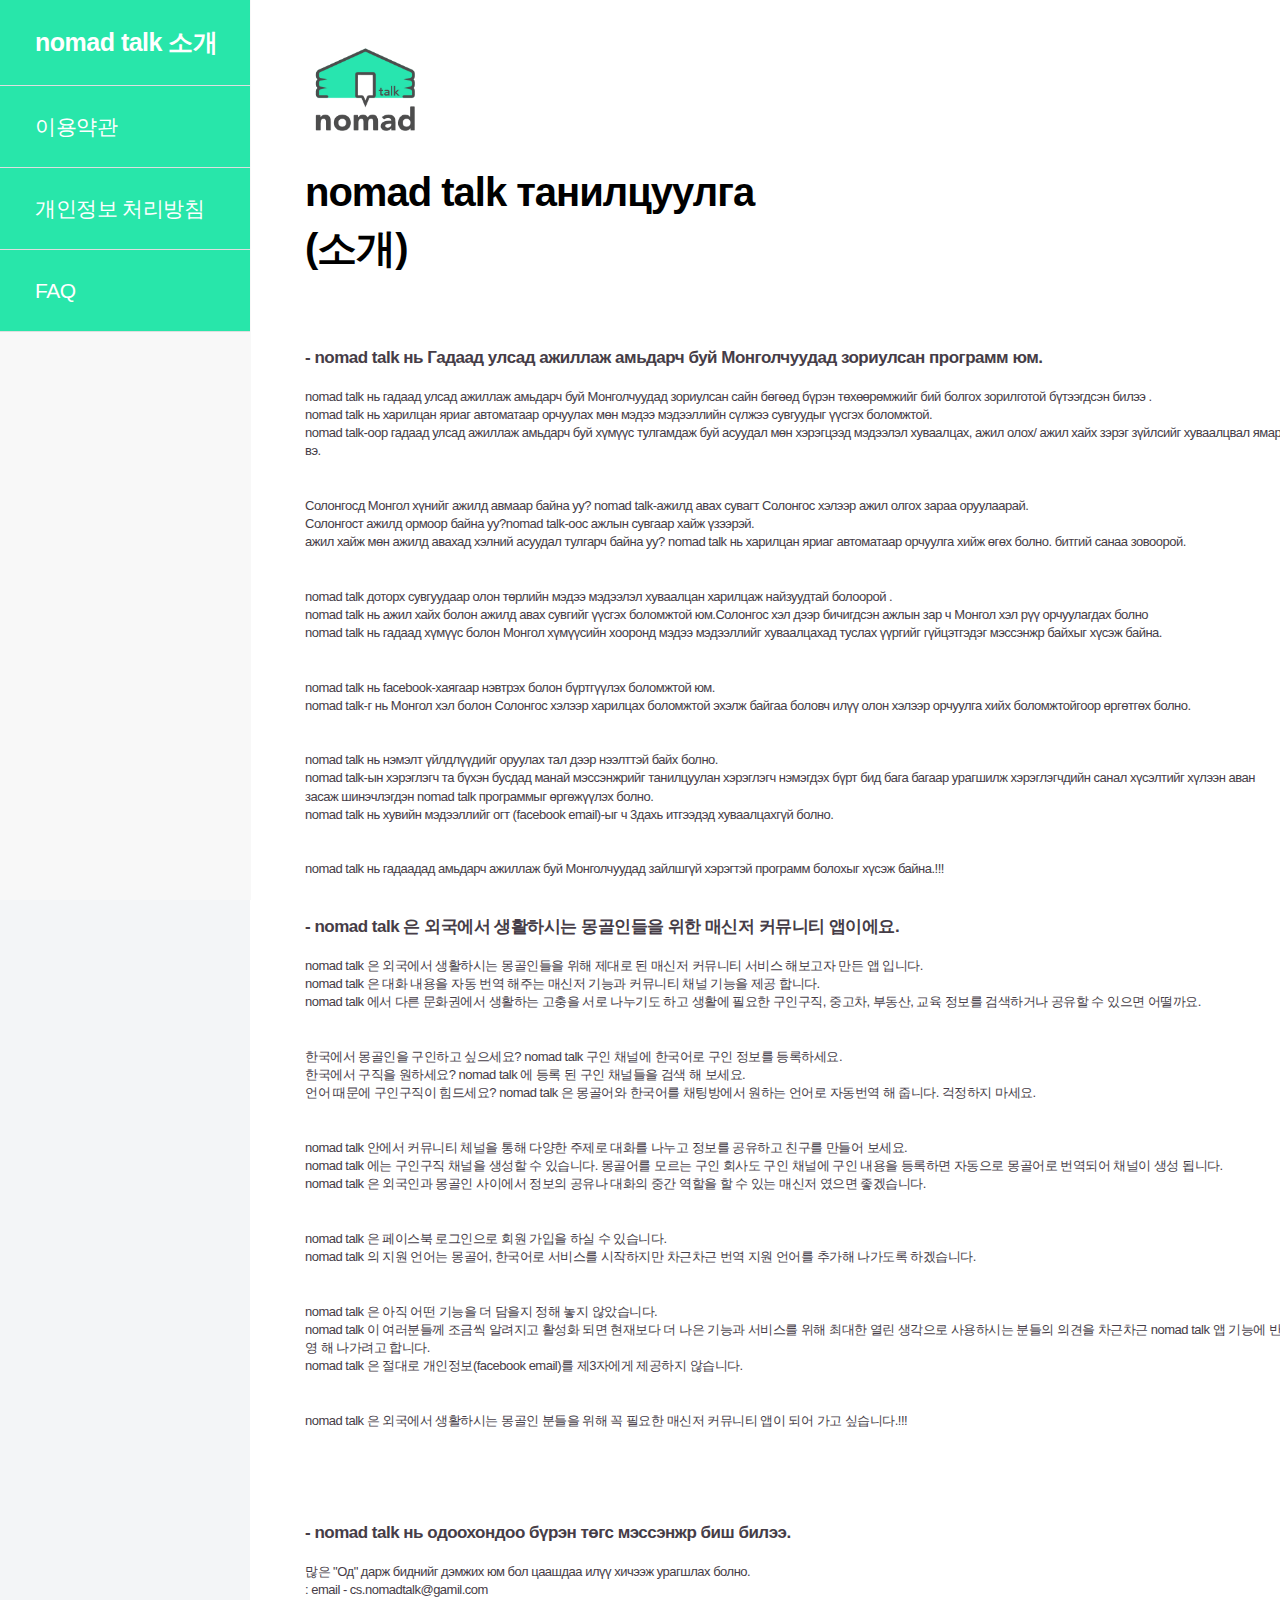
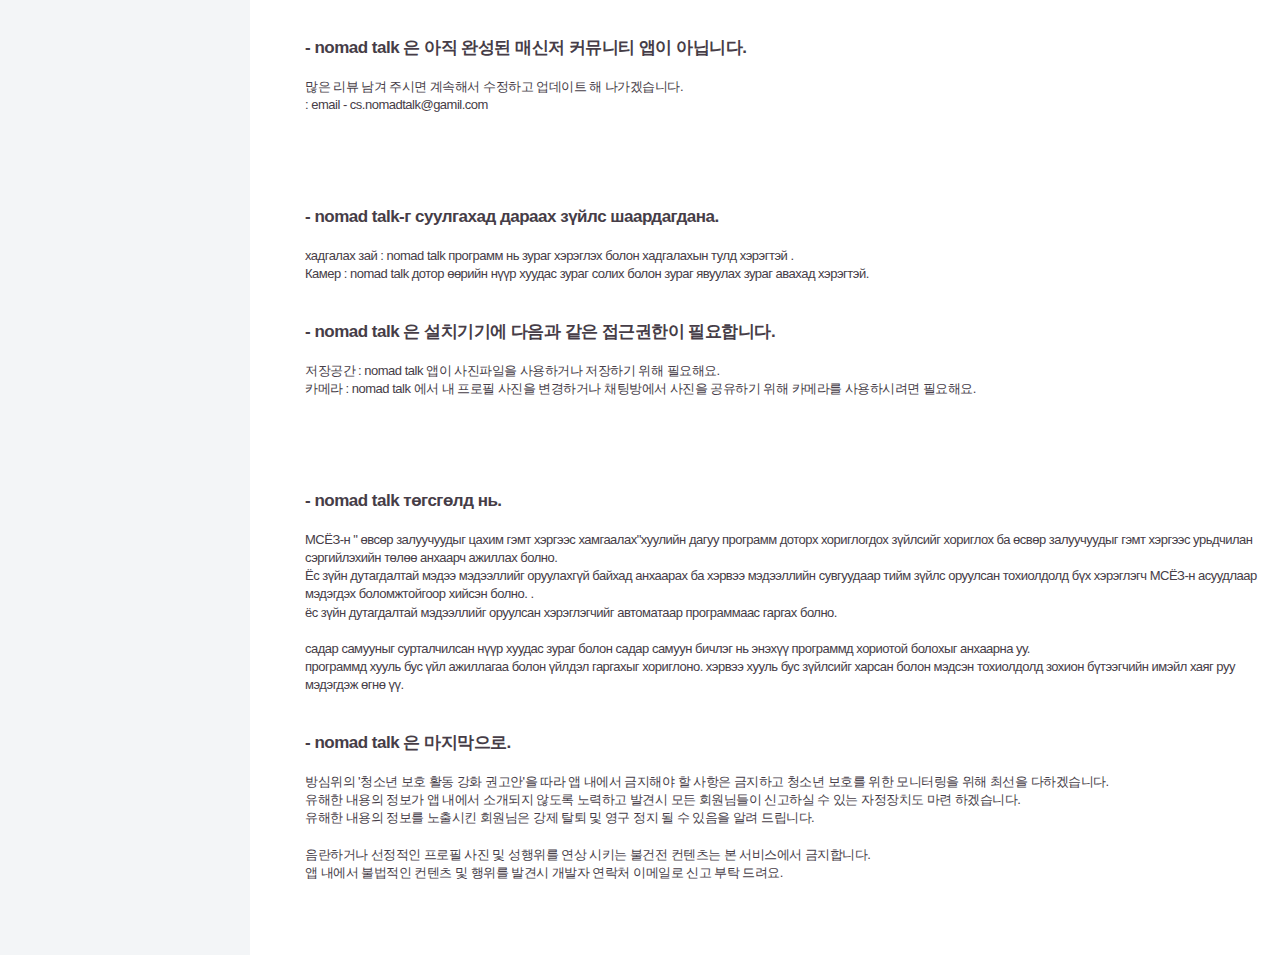
==== commit 1746f3ff: "Update index.html" ====
--- a/index.html
+++ b/index.html
@@ -165,13 +165,13 @@
 <span style="font-size:17px;font-weight:bold;">- nomad talk нь одоохондоо бүрэн төгс мэссэнжр биш билээ.</span><br>
 <br>
 많은 "Од" дарж биднийг дэмжих юм бол цаашдаа илүү хичээж урагшлах болно.<br>
-: email - nomadtalk@gamil.com<br>
+: email - cs.nomadtalk@gamil.com<br>
 <br>
 <br>
 <span style="font-size:17px;font-weight:bold;">- nomad talk 은 아직 완성된 매신저 커뮤니티 앱이 아닙니다.</span><br>
 <br>
 많은 리뷰 남겨 주시면 계속해서 수정하고 업데이트 해 나가겠습니다.<br>
-: email - nomadtalk@gamil.com<br>
+: email - cs.nomadtalk@gamil.com<br>
 <br>
 <br>
 <br>
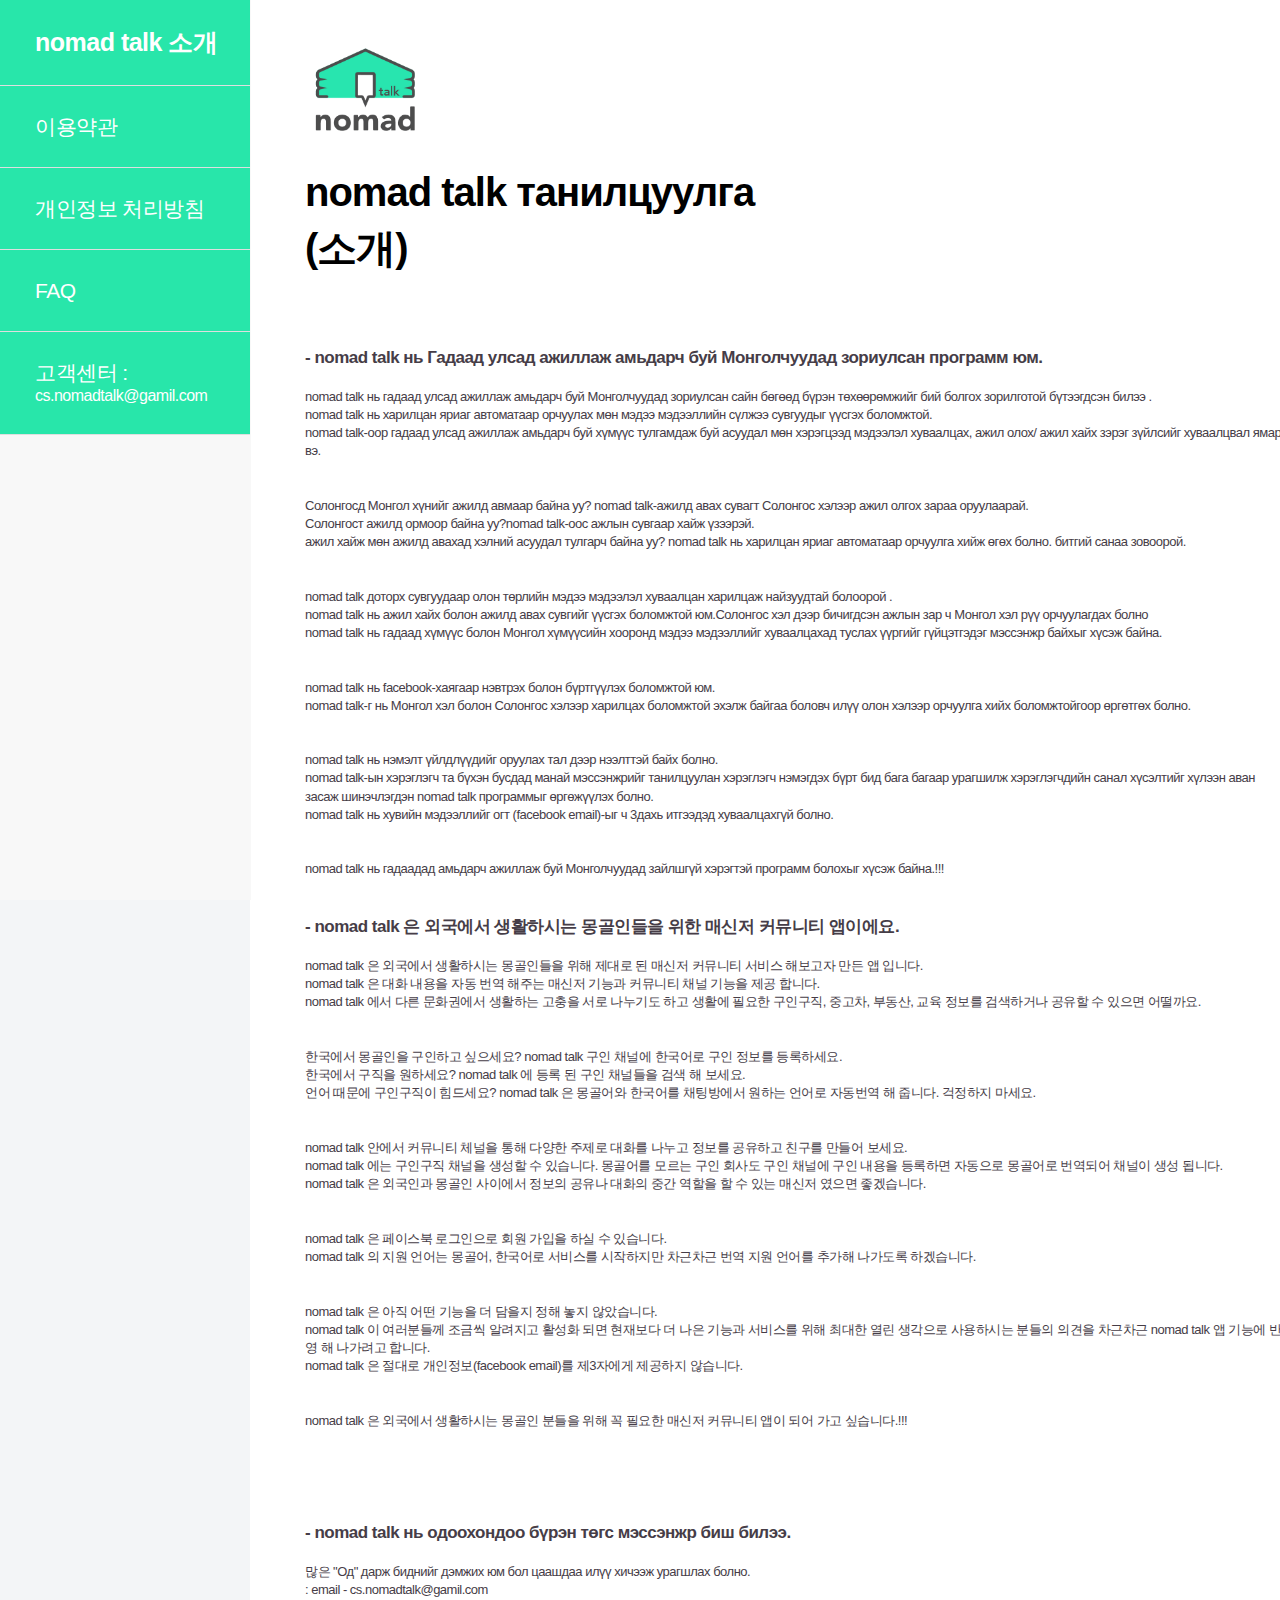
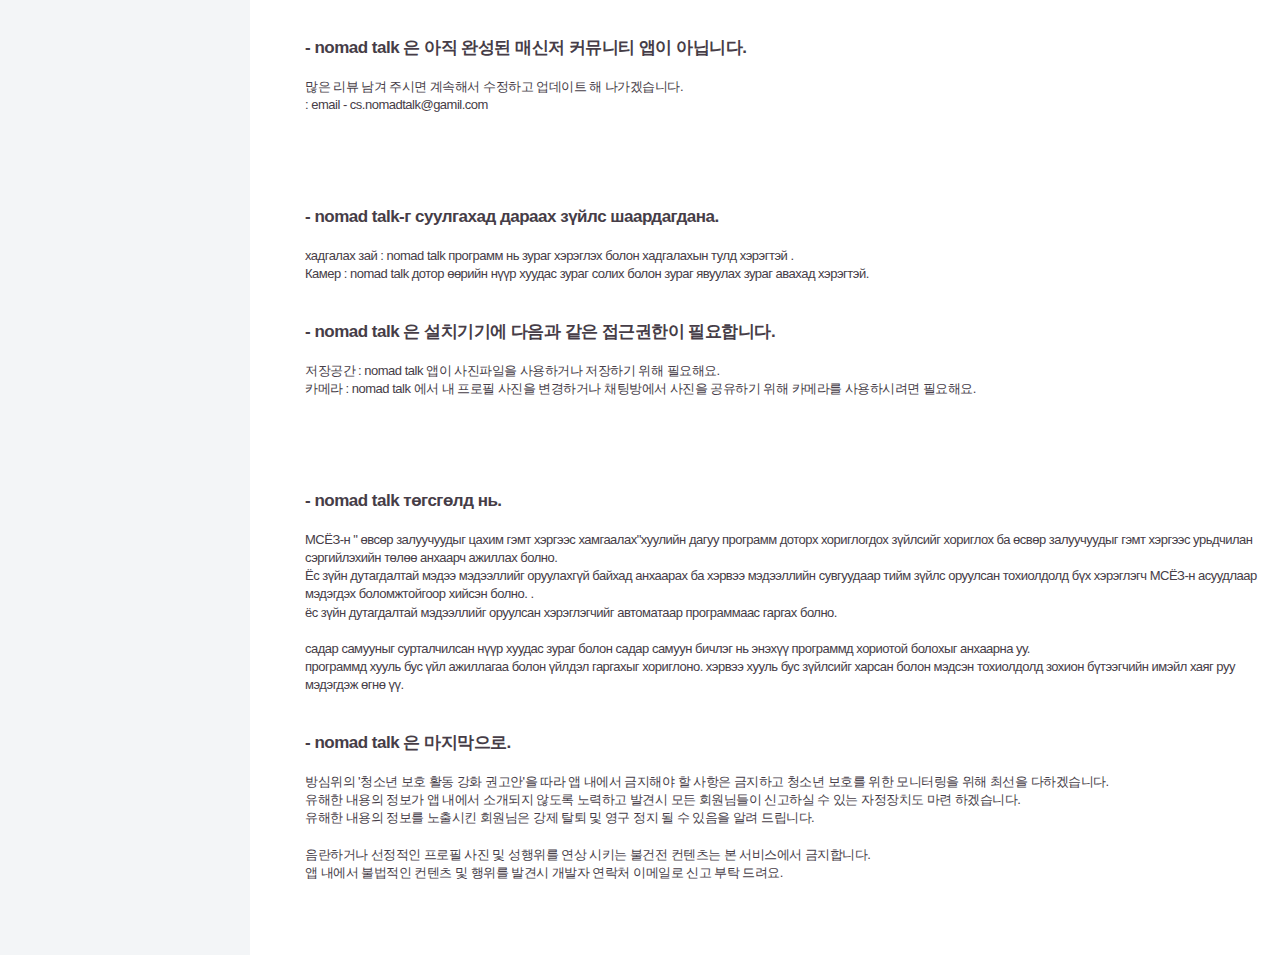
==== commit 3976912f: "Update index.html" ====
--- a/index.html
+++ b/index.html
@@ -78,6 +78,11 @@
 									</a>
 								</li>
 							</ul>
+						</li>
+						<li class="has-sub" data-url="bbs">
+							<a href="mailto:cs.nomadtalk@gamil.com">
+								<span style="color:#ffffff;font-size:21px;">고객센터 : <font size="3">cs.nomadtalk@gamil.com</font></span>
+							</a>
 						</li>
 					</ul>
 				</div>
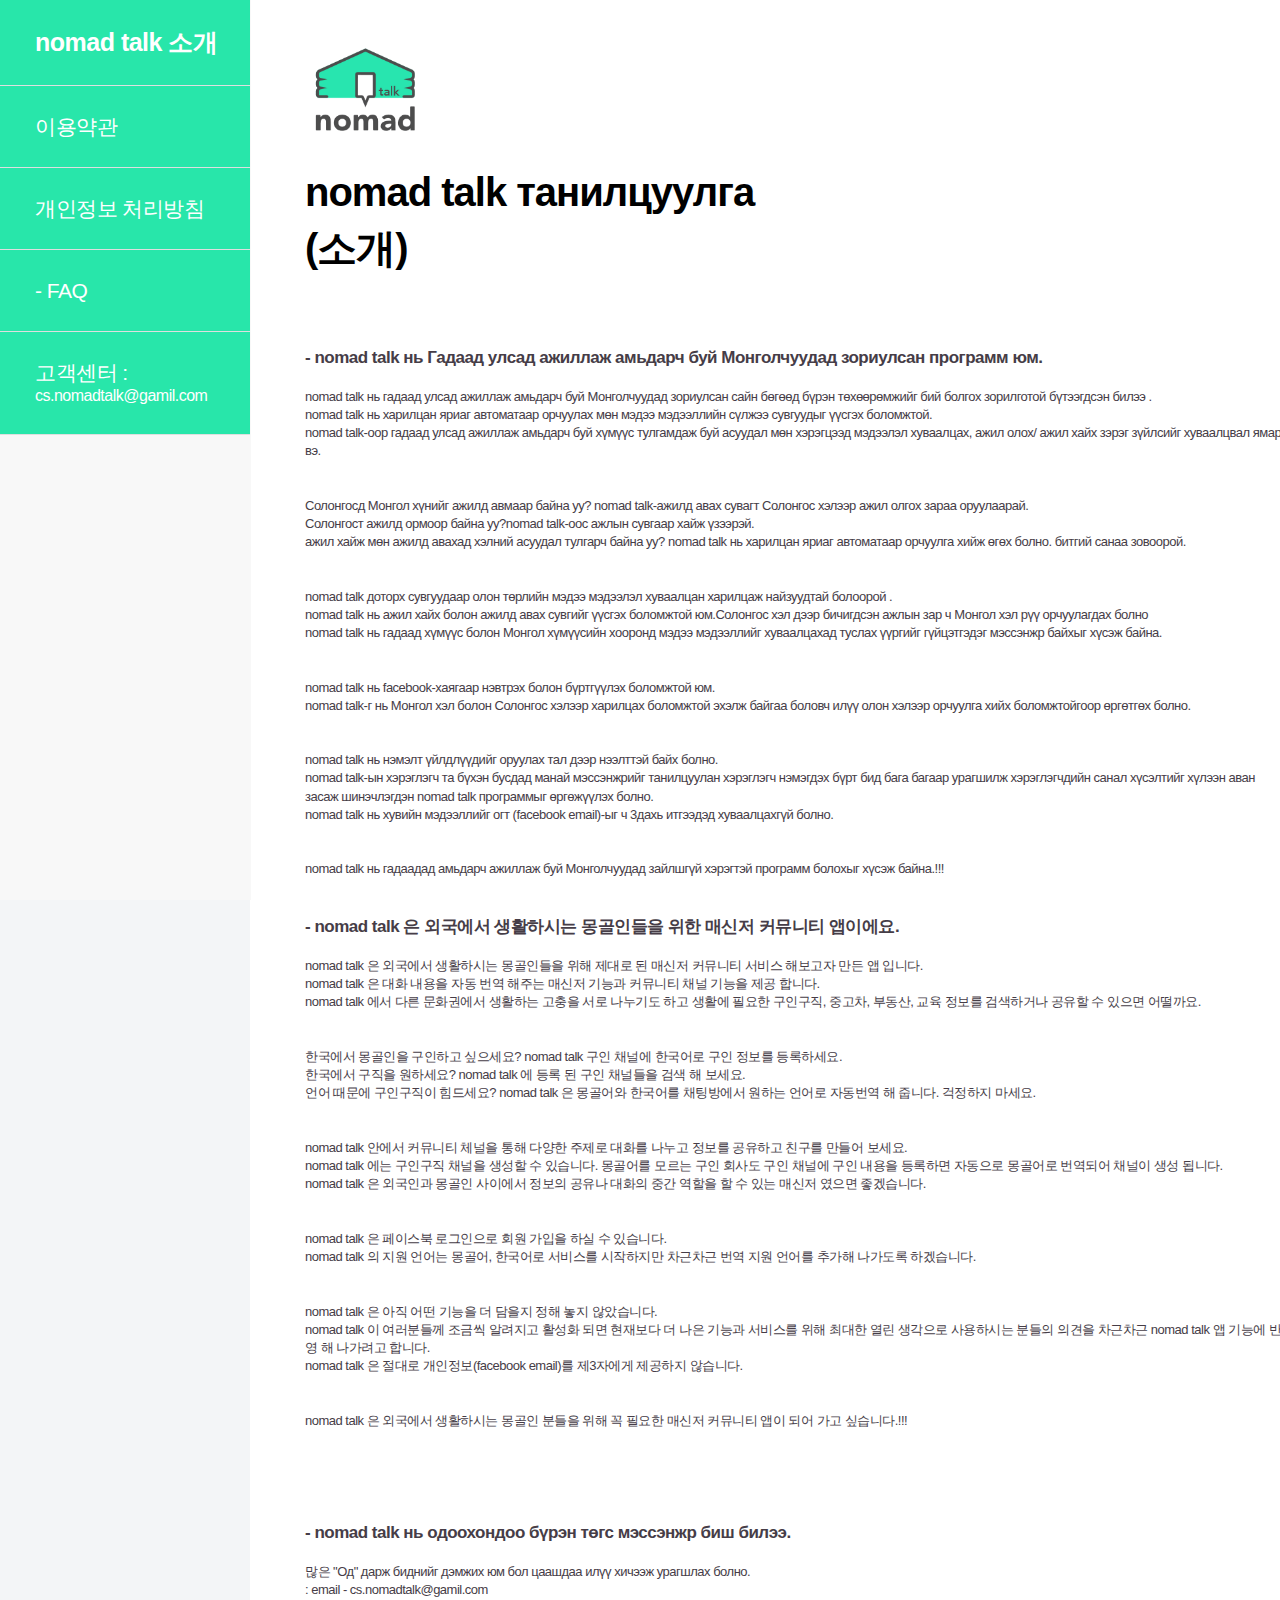
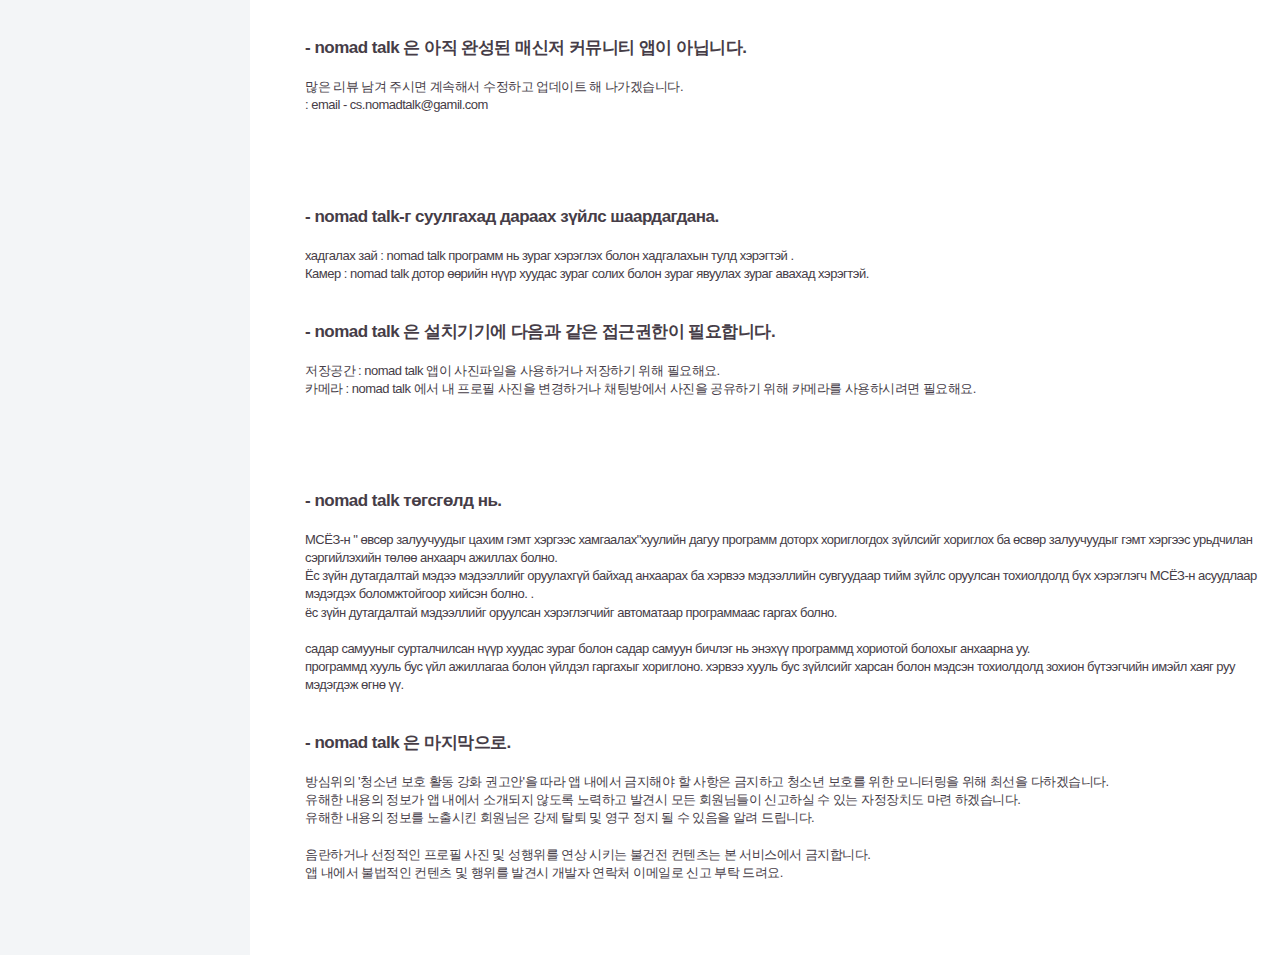
==== commit a7ee812c: "Update index.html" ====
--- a/index.html
+++ b/index.html
@@ -69,7 +69,7 @@
 						</li>
 						<li class="has-sub" data-url="bbs">
 							<a href="javascript:goMenu('./html/faq.html');">
-								<span style="color:#ffffff;font-size:21px;">FAQ</span>
+								<span style="color:#ffffff;font-size:21px;">- FAQ</span>
 							</a>
 							<ul>
 								<li data-url="/cover/detail">
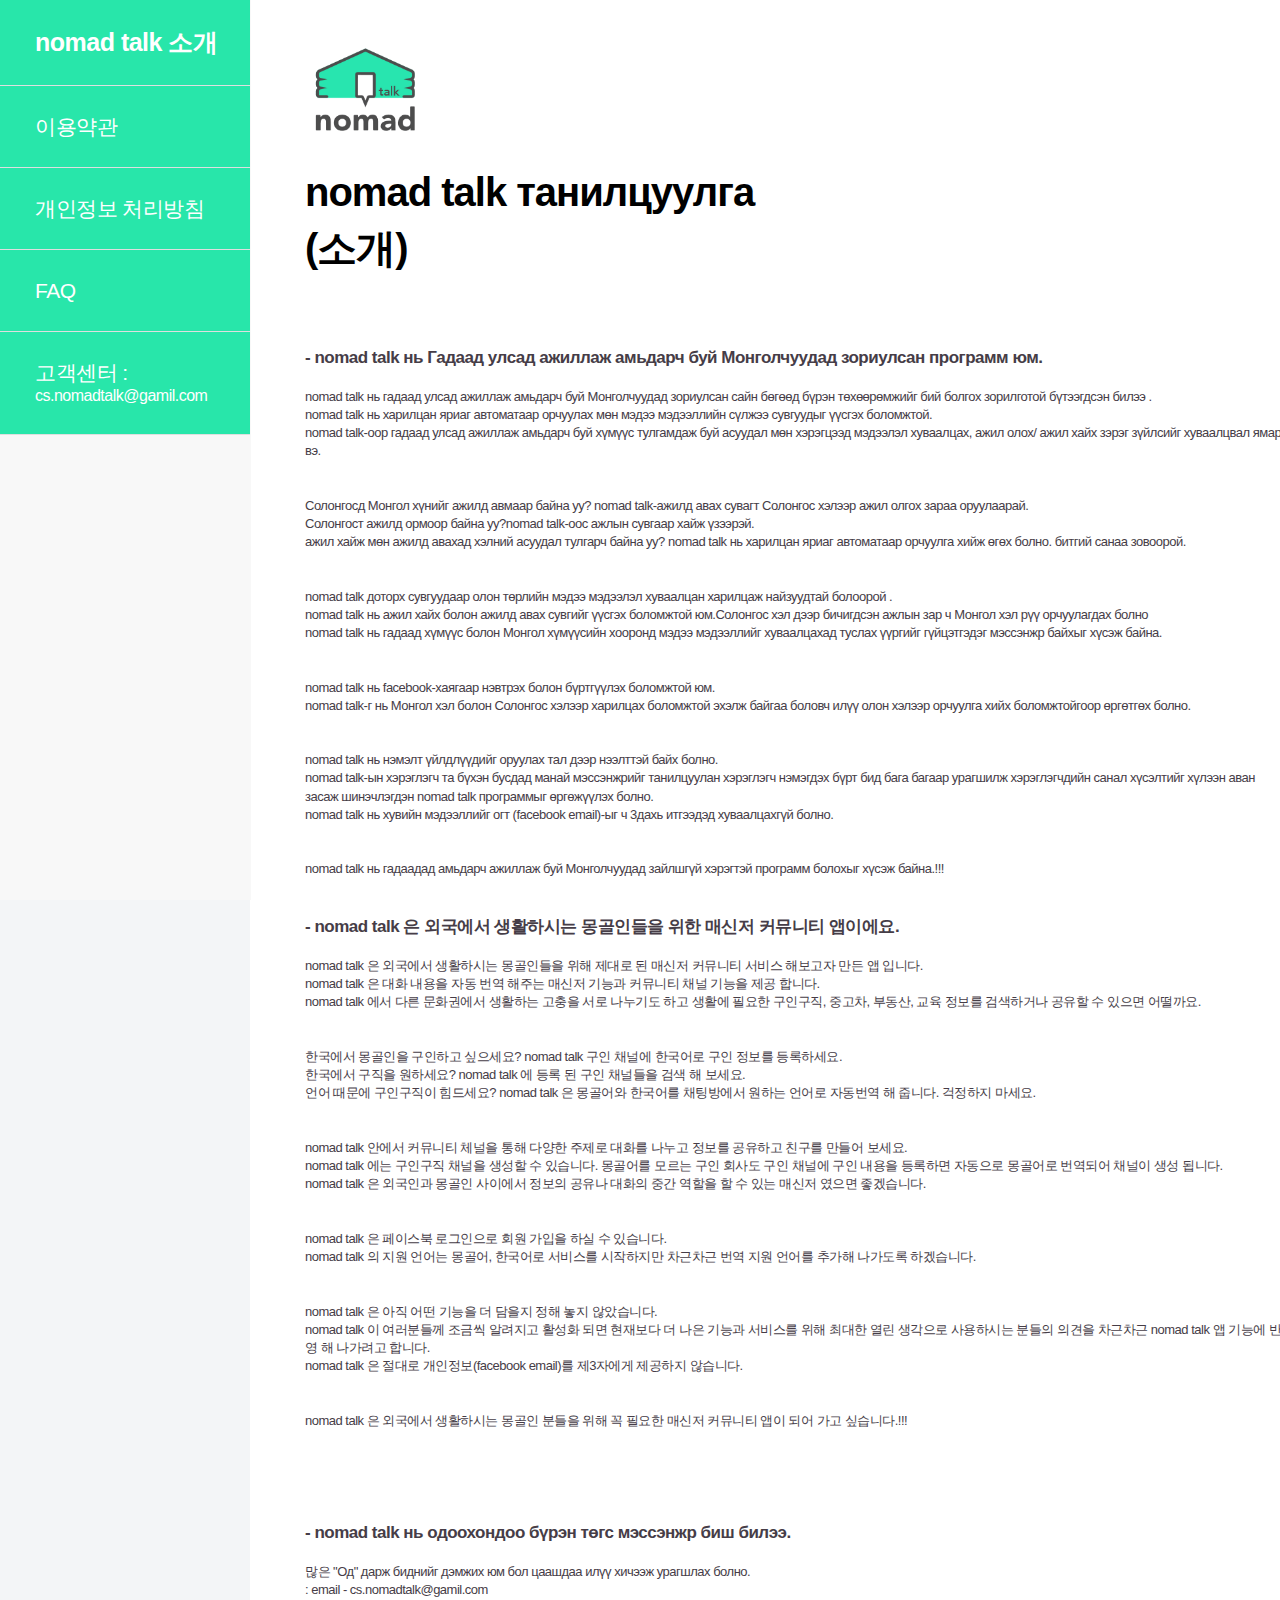
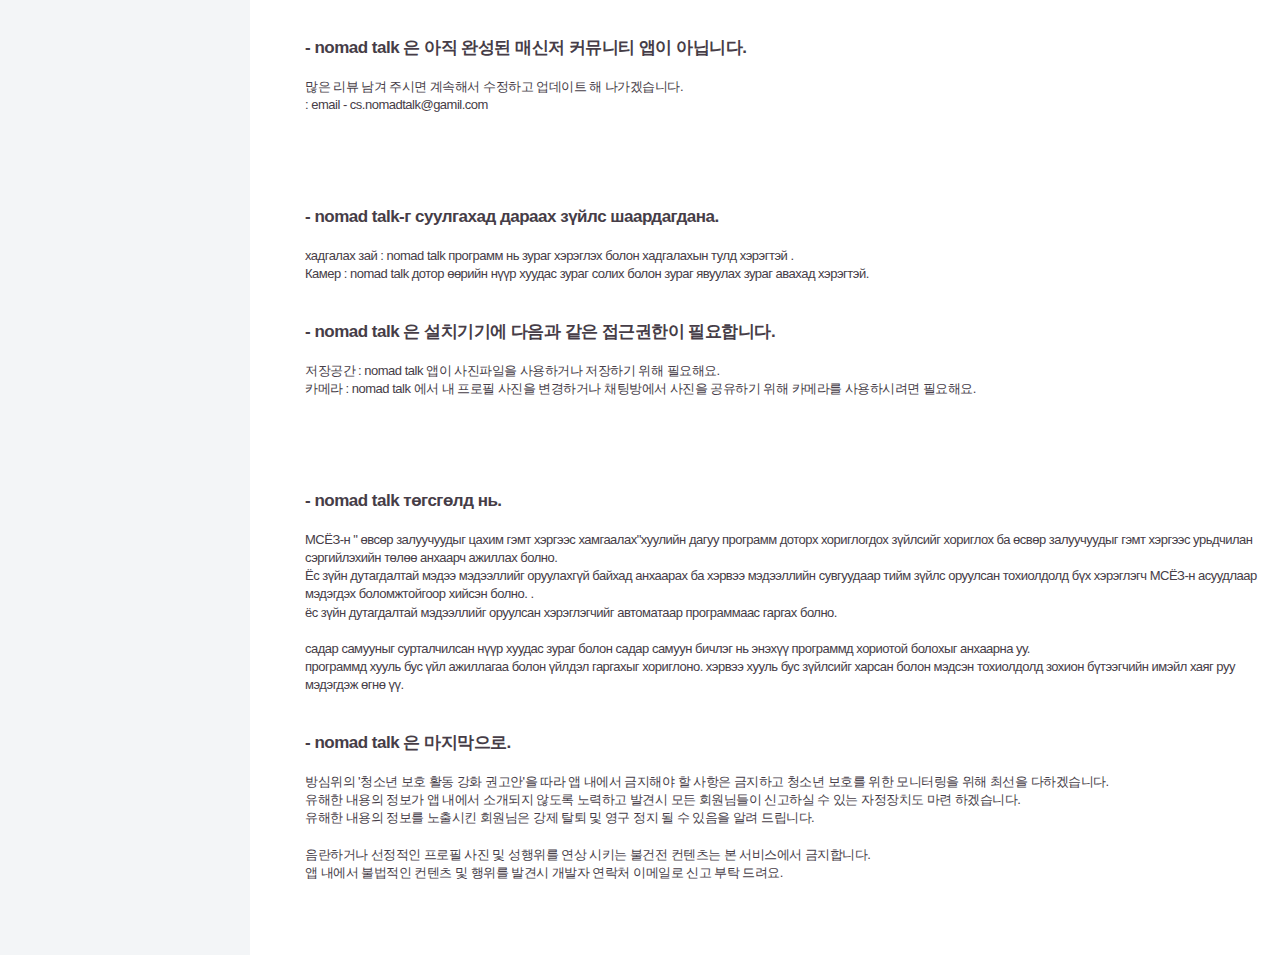
==== commit 232481d9: "Update index.html" ====
--- a/index.html
+++ b/index.html
@@ -69,7 +69,7 @@
 						</li>
 						<li class="has-sub" data-url="bbs">
 							<a href="javascript:goMenu('./html/faq.html');">
-								<span style="color:#ffffff;font-size:21px;">- FAQ</span>
+								<span style="color:#ffffff;font-size:21px;">FAQ</span>
 							</a>
 							<ul>
 								<li data-url="/cover/detail">
